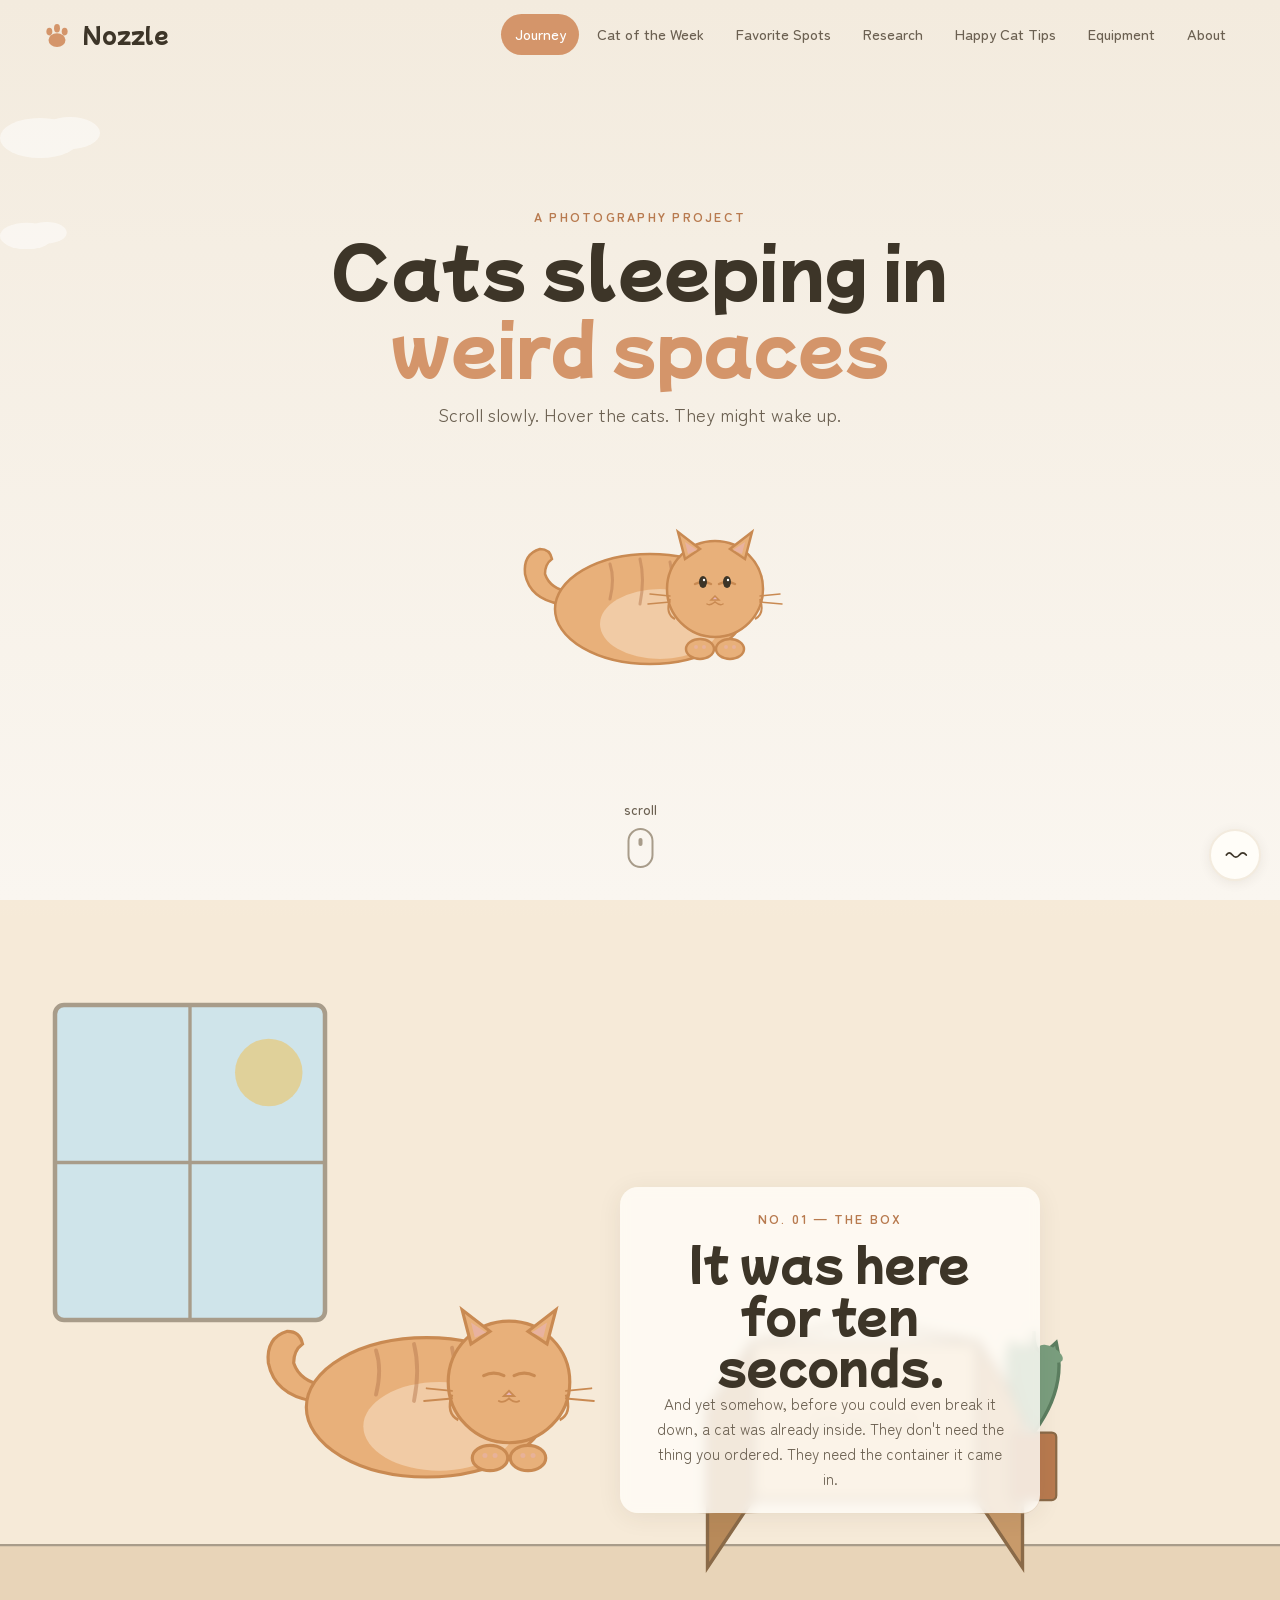
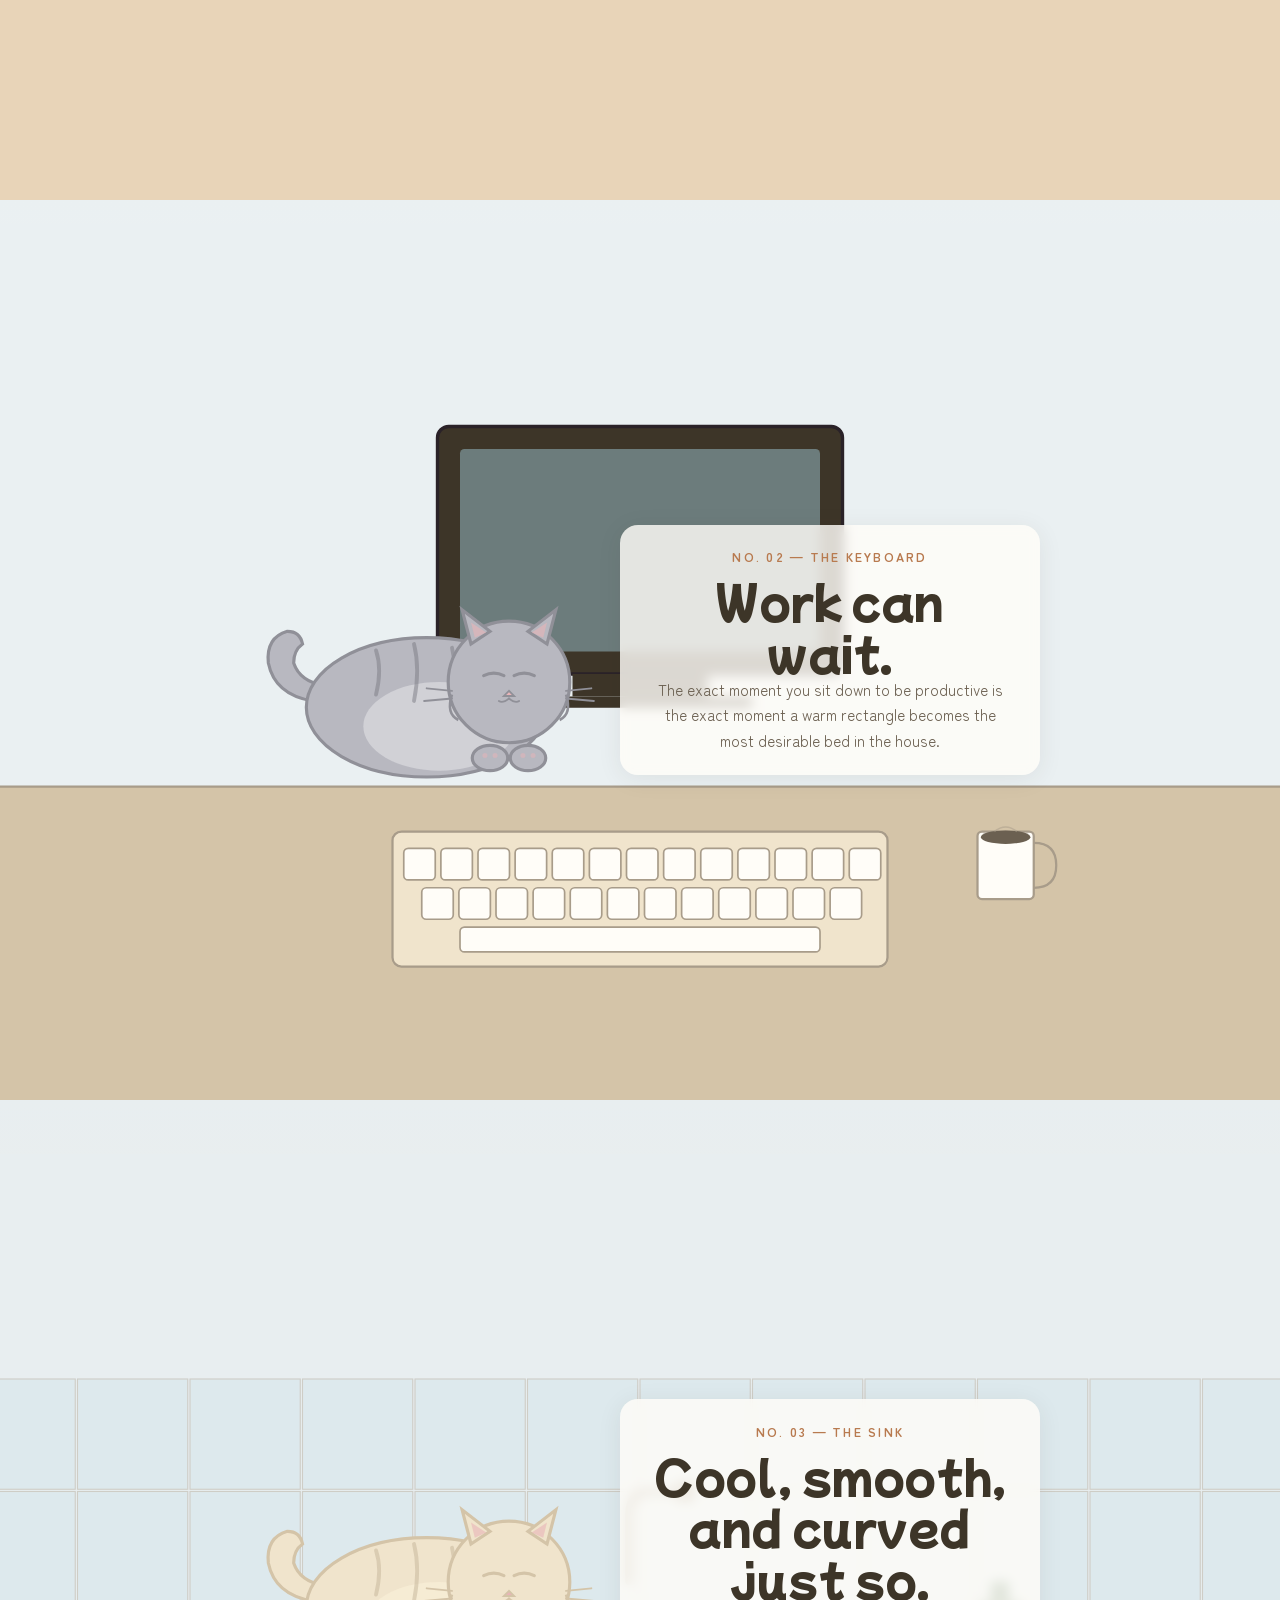
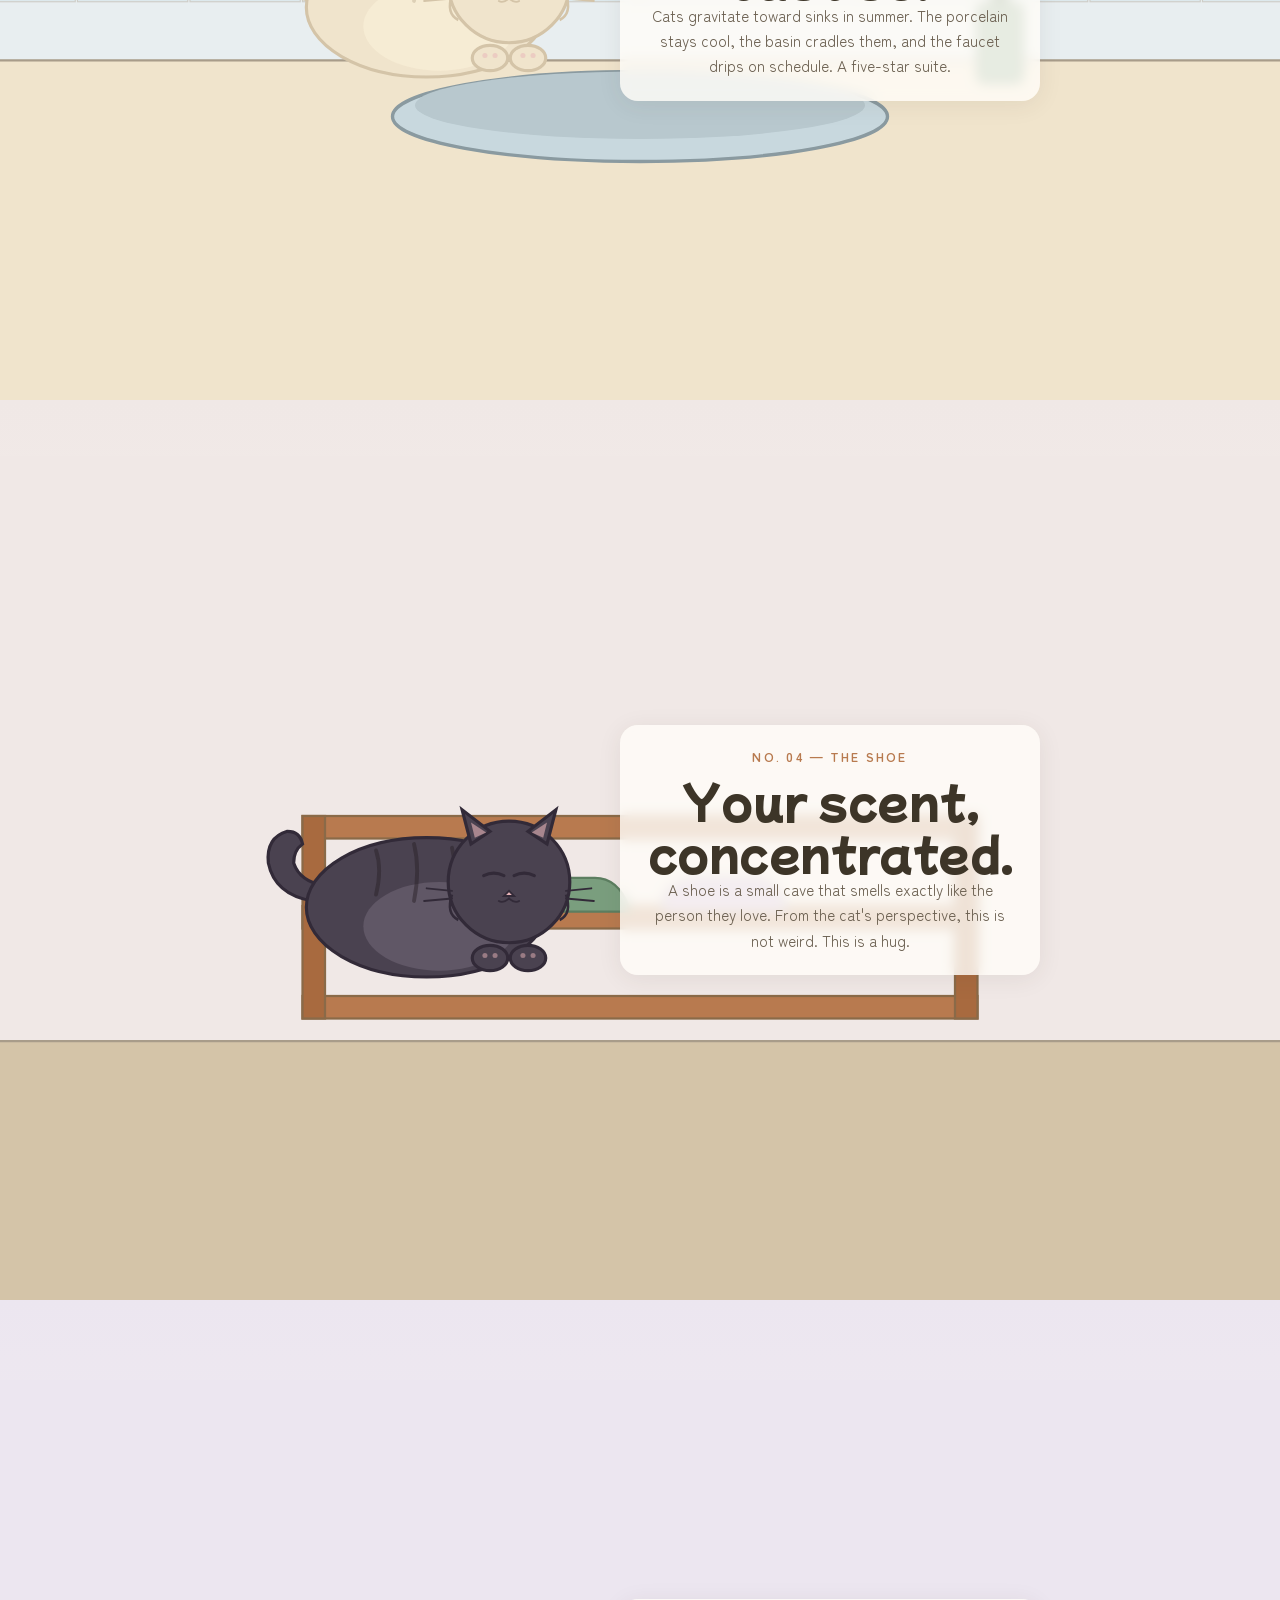
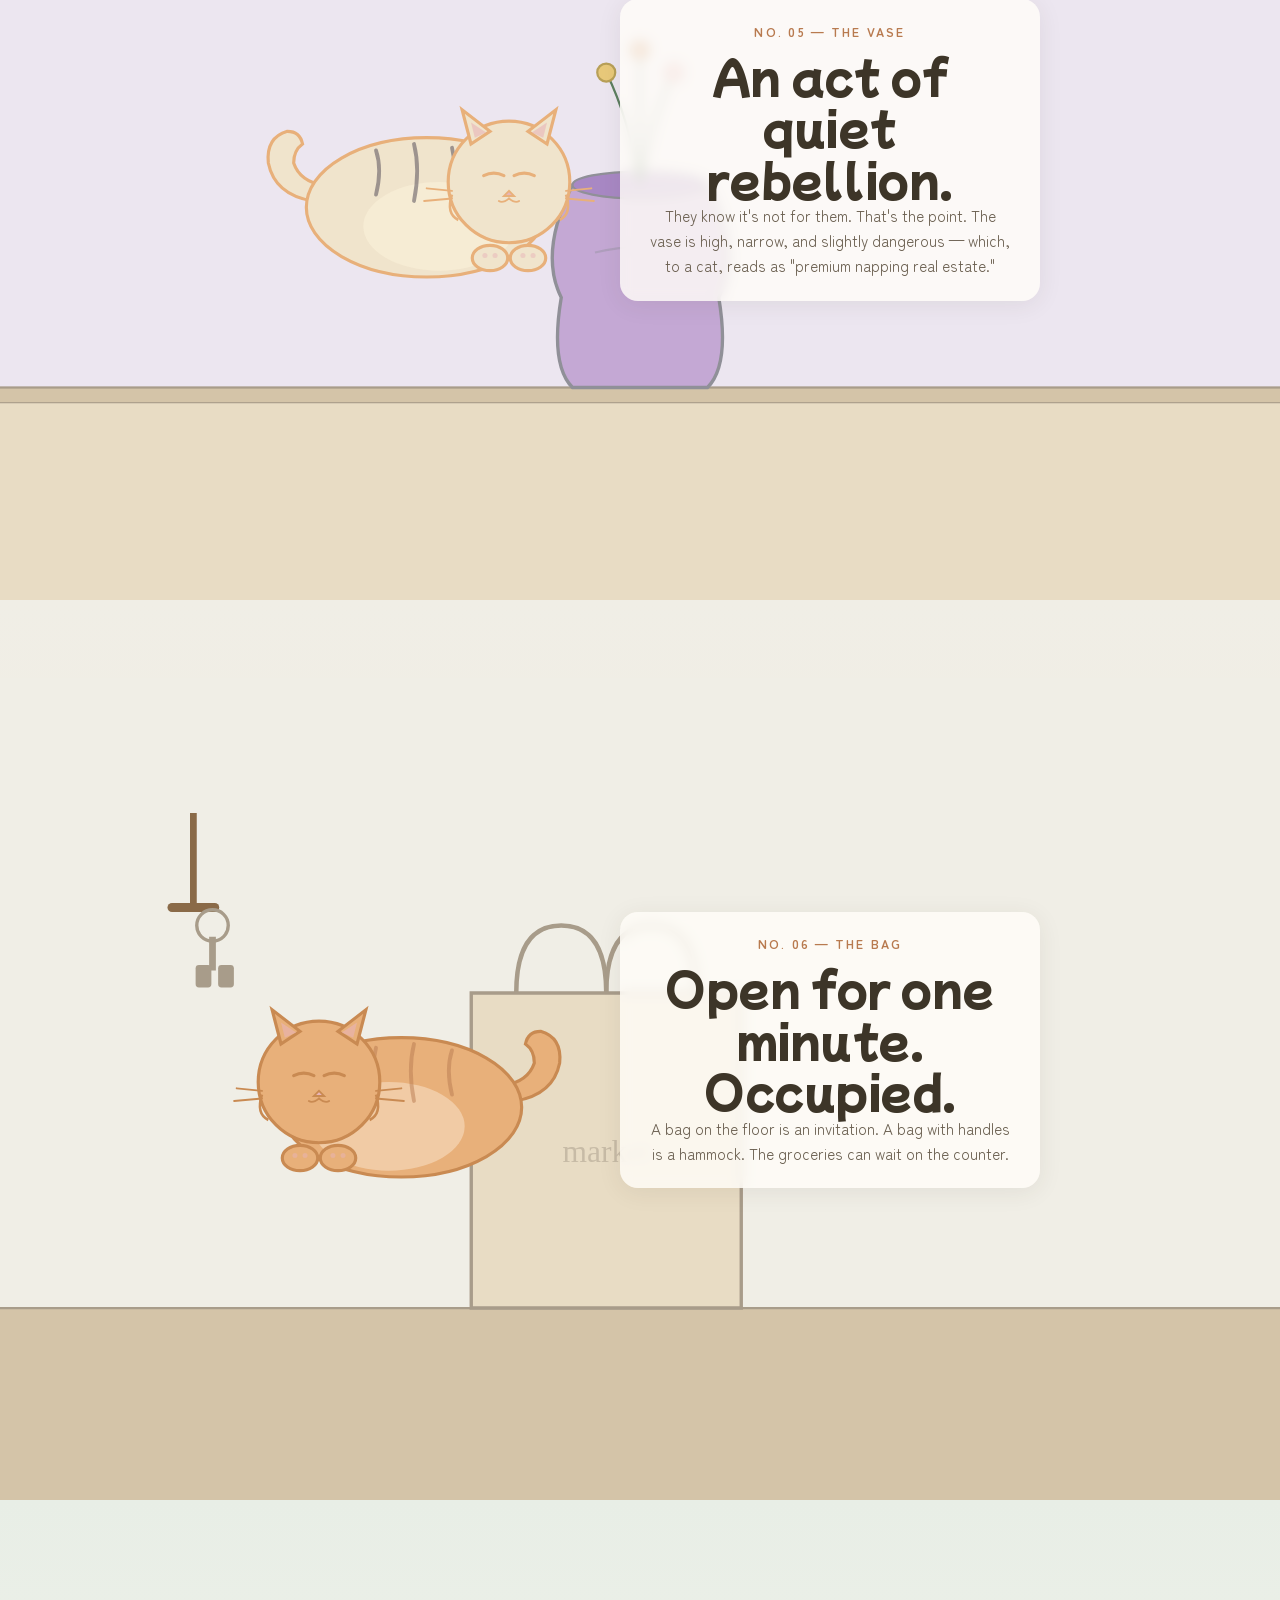
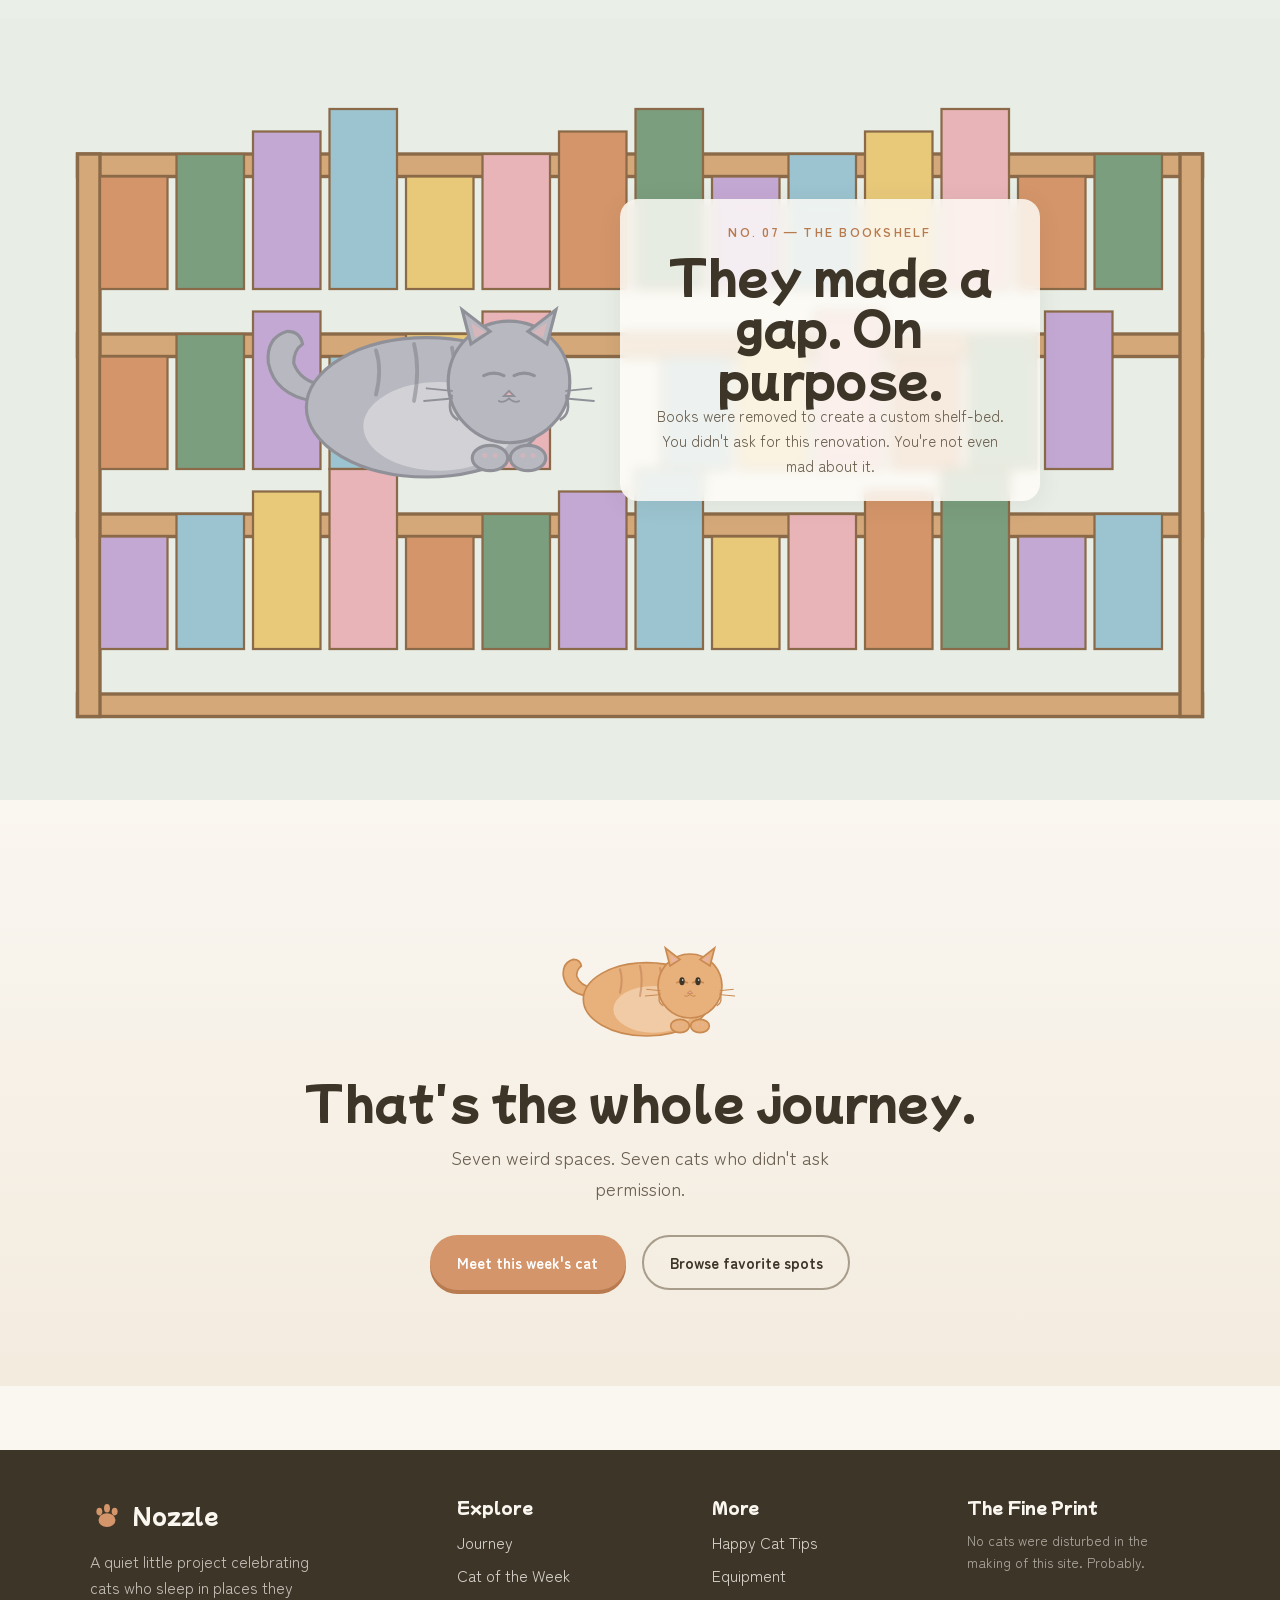
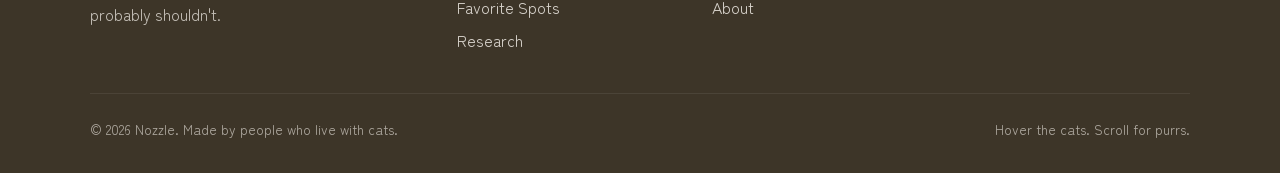
==== index.html @ 672d15e3 "Add Nozzle website: cats sleeping in weird spaces - 7-page static site (home scroll journey + 6 sub-" ====
<!DOCTYPE html>
<html lang="en">
<head>
  <meta charset="UTF-8">
  <meta name="viewport" content="width=device-width, initial-scale=1.0">
  <title>Nozzle — Cats Sleeping in Weird Spaces</title>
  <meta name="description" content="A quiet little photography project celebrating cats who sleep in places they probably shouldn't.">
  <link rel="stylesheet" href="css/style.css">
  <link rel="stylesheet" href="css/journey.css">
</head>
<body data-page="home">

  <!-- Hero -->
  <section class="hero">
    <div class="hero__bg">
      <div class="cloud" style="top:12%; width:120px; animation-duration:60s">
        <svg viewBox="0 0 120 50" xmlns="http://www.w3.org/2000/svg"><ellipse cx="40" cy="30" rx="40" ry="20" fill="#fff"/><ellipse cx="70" cy="25" rx="30" ry="16" fill="#fff"/></svg>
      </div>
      <div class="cloud" style="top:24%; width:80px; animation-duration:80s; animation-delay:-20s">
        <svg viewBox="0 0 120 50" xmlns="http://www.w3.org/2000/svg"><ellipse cx="40" cy="30" rx="40" ry="20" fill="#fff"/><ellipse cx="70" cy="25" rx="30" ry="16" fill="#fff"/></svg>
      </div>
    </div>

    <div class="hero__content">
      <span class="eyebrow">A photography project</span>
      <h1 class="hero__title">Cats sleeping in<br><span class="accent">weird spaces</span></h1>
      <p class="lede center" style="margin:1rem auto 0">Scroll slowly. Hover the cats. They might wake up.</p>
    </div>

    <div class="hero__cat" data-cat="orange" data-bubble="...five more minutes">
      <!-- cat injected by app.js -->
    </div>

    <div class="hero__scroll">
      <div class="scroll-hint">
        <span>scroll</span>
        <div class="scroll-hint__arrow"></div>
      </div>
    </div>
  </section>

  <!-- Journey -->
  <main class="journey">
    <div class="journey-dots"></div>

    <!-- Scene 1: The Box -->
    <section class="scene scene--box" id="scene-1">
      <div class="layer" data-speed="0.15" data-scene="box"></div>
      <div class="scene__cat" data-cat="orange" data-bubble="the box is mine now"></div>
      <div class="scene__caption reveal">
        <span class="eyebrow">No. 01 — The Box</span>
        <h2>It was here for ten seconds.</h2>
        <p>And yet somehow, before you could even break it down, a cat was already inside. They don't need the thing you ordered. They need the container it came in.</p>
      </div>
    </section>

    <!-- Scene 2: The Keyboard -->
    <section class="scene scene--keys" id="scene-2">
      <div class="layer" data-speed="0.12" data-scene="keyboard"></div>
      <div class="scene__cat" data-cat="grey" data-bubble="you weren't typing"></div>
      <div class="scene__caption reveal">
        <span class="eyebrow">No. 02 — The Keyboard</span>
        <h2>Work can wait.</h2>
        <p>The exact moment you sit down to be productive is the exact moment a warm rectangle becomes the most desirable bed in the house.</p>
      </div>
    </section>

    <!-- Scene 3: The Sink -->
    <section class="scene scene--sink" id="scene-3">
      <div class="layer" data-speed="0.18" data-scene="sink"></div>
      <div class="scene__cat" data-cat="cream" data-bubble="this is porcelain, actually"></div>
      <div class="scene__caption reveal">
        <span class="eyebrow">No. 03 — The Sink</span>
        <h2>Cool, smooth, and curved just so.</h2>
        <p>Cats gravitate toward sinks in summer. The porcelain stays cool, the basin cradles them, and the faucet drips on schedule. A five-star suite.</p>
      </div>
    </section>

    <!-- Scene 4: The Shoe -->
    <section class="scene scene--shoe" id="scene-4">
      <div class="layer" data-speed="0.14" data-scene="shoe"></div>
      <div class="scene__cat" data-cat="black" data-bubble="smells like you"></div>
      <div class="scene__caption reveal">
        <span class="eyebrow">No. 04 — The Shoe</span>
        <h2>Your scent, concentrated.</h2>
        <p>A shoe is a small cave that smells exactly like the person they love. From the cat's perspective, this is not weird. This is a hug.</p>
      </div>
    </section>

    <!-- Scene 5: The Vase -->
    <section class="scene scene--vase" id="scene-5">
      <div class="layer" data-speed="0.16" data-scene="vase"></div>
      <div class="scene__cat" data-cat="calico" data-bubble="don't move the vase"></div>
      <div class="scene__caption reveal">
        <span class="eyebrow">No. 05 — The Vase</span>
        <h2>An act of quiet rebellion.</h2>
        <p>They know it's not for them. That's the point. The vase is high, narrow, and slightly dangerous — which, to a cat, reads as "premium napping real estate."</p>
      </div>
    </section>

    <!-- Scene 6: The Bag -->
    <section class="scene scene--bag" id="scene-6">
      <div class="layer" data-speed="0.13" data-scene="bag"></div>
      <div class="scene__cat" data-cat="orange" data-cat-flip="1" data-bubble="i live here now"></div>
      <div class="scene__caption reveal">
        <span class="eyebrow">No. 06 — The Bag</span>
        <h2>Open for one minute. Occupied.</h2>
        <p>A bag on the floor is an invitation. A bag with handles is a hammock. The groceries can wait on the counter.</p>
      </div>
    </section>

    <!-- Scene 7: The Bookshelf -->
    <section class="scene scene--shelf" id="scene-7">
      <div class="layer" data-speed="0.17" data-scene="shelf"></div>
      <div class="scene__cat" data-cat="grey" data-bubble="this gap is mine"></div>
      <div class="scene__caption reveal">
        <span class="eyebrow">No. 07 — The Bookshelf</span>
        <h2>They made a gap. On purpose.</h2>
        <p>Books were removed to create a custom shelf-bed. You didn't ask for this renovation. You're not even mad about it.</p>
      </div>
    </section>

    <!-- Closing -->
    <section class="closing">
      <div class="closing__cat" data-cat="orange" data-bubble="thanks for visiting"></div>
      <h2>That's the whole journey.</h2>
      <p class="lede center" style="margin:1rem auto 2rem">Seven weird spaces. Seven cats who didn't ask permission.</p>
      <div style="display:flex; gap:1rem; justify-content:center; flex-wrap:wrap">
        <a class="btn btn--primary" href="featured.html">Meet this week's cat</a>
        <a class="btn btn--ghost" href="spots.html">Browse favorite spots</a>
      </div>
    </section>
  </main>

  <script type="module" src="js/app.js"></script>
</body>
</html>
---- css/style.css ----
/* ============================================================
   NOZZLE — Cats Sleeping in Weird Spaces
   Design System
   ============================================================ */

@import url('https://fonts.googleapis.com/css2?family=Mochiy+Pop+P+One&family=Zen+Maru+Gothic:wght@400;500;700;900&display=swap');

/* ---------- Tokens ---------- */
:root {
  /* Palette — warm, Ghibli-watercolor */
  --cream:       #faf6f0;
  --cream-deep:  #f3ebde;
  --paper:       #fffdf8;
  --ink:         #3d3528;
  --ink-soft:    #6b6051;
  --ink-faint:   #a89c8a;

  --terracotta:  #d4956a;
  --terracotta-d:#b87a4f;
  --sage:        #7a9e7e;
  --sage-d:      #5c7e60;
  --lilac:       #c4a8d4;
  --sky:         #9bc4d0;
  --sun:         #e8c97a;
  --blush:       #e8b4b8;

  --shadow:      rgba(61, 53, 40, 0.08);
  --shadow-md:   rgba(61, 53, 40, 0.14);

  /* Type */
  --font-display: 'Mochiy Pop P One', 'Zen Maru Gothic', sans-serif;
  --font-body:    'Zen Maru Gothic', system-ui, sans-serif;

  /* Layout */
  --maxw: 1100px;
  --radius: 18px;
  --radius-sm: 10px;
}

/* ---------- Reset ---------- */
*, *::before, *::after { box-sizing: border-box; margin: 0; padding: 0; }

html { scroll-behavior: smooth; }

body {
  font-family: var(--font-body);
  color: var(--ink);
  background: var(--cream);
  line-height: 1.65;
  overflow-x: hidden;
}

@media (pointer: fine) {
  body.custom-cursor,
  body.custom-cursor * { cursor: none !important; }
}

img, svg { display: block; max-width: 100%; }
a { color: inherit; text-decoration: none; }
button { font-family: inherit; }

/* ---------- Typography ---------- */
h1, h2, h3, .display {
  font-family: var(--font-display);
  font-weight: 400;
  line-height: 1.15;
  letter-spacing: 0.01em;
}

h1 { font-size: clamp(2.4rem, 6vw, 4.2rem); }
h2 { font-size: clamp(1.8rem, 4vw, 2.8rem); }
h3 { font-size: clamp(1.3rem, 3vw, 1.7rem); }

.eyebrow {
  font-family: var(--font-body);
  font-weight: 700;
  font-size: 0.78rem;
  letter-spacing: 0.18em;
  text-transform: uppercase;
  color: var(--terracotta-d);
}

.lede { font-size: 1.15rem; color: var(--ink-soft); max-width: 52ch; }

/* ---------- Layout helpers ---------- */
.wrap { width: min(100% - 2.5rem, var(--maxw)); margin-inline: auto; }
.wrap-wide { width: min(100% - 2.5rem, 1320px); margin-inline: auto; }
.stack > * + * { margin-top: 1rem; }
.center { text-align: center; }

.section { padding: clamp(3rem, 8vw, 6rem) 0; }

/* ---------- Nav ---------- */
.nav {
  position: fixed; top: 0; left: 0; right: 0; z-index: 100;
  display: flex; align-items: center; justify-content: space-between;
  padding: 0.9rem min(2.5rem, 5vw);
  transition: background 0.3s, box-shadow 0.3s, backdrop-filter 0.3s;
}
.nav.scrolled {
  background: rgba(250, 246, 240, 0.85);
  backdrop-filter: blur(10px);
  box-shadow: 0 1px 0 var(--shadow);
}
.nav__brand {
  display: flex; align-items: center; gap: 0.5rem;
  font-family: var(--font-display); font-size: 1.3rem;
}
.nav__brand svg { width: 34px; height: 34px; }
.nav__links { display: flex; gap: 0.3rem; align-items: center; }
.nav__links a {
  padding: 0.5rem 0.85rem; border-radius: 999px;
  font-size: 0.92rem; font-weight: 500; color: var(--ink-soft);
  transition: background 0.2s, color 0.2s;
}
.nav__links a:hover { background: var(--cream-deep); color: var(--ink); }
.nav__links a.active { background: var(--terracotta); color: #fff; }

.nav__toggle { display: none; background: none; border: 0; padding: 0.5rem; }

@media (max-width: 860px) {
  .nav__links {
    position: fixed; inset: 0 0 0 auto; width: min(80vw, 320px);
    flex-direction: column; align-items: flex-start; justify-content: center;
    gap: 0.5rem; padding: 2rem;
    background: var(--cream); box-shadow: -4px 0 24px var(--shadow);
    transform: translateX(100%); transition: transform 0.3s;
  }
  .nav__links.open { transform: translateX(0); }
  .nav__links a { width: 100%; font-size: 1.1rem; }
  .nav__toggle { display: flex; z-index: 101; }
}

/* ---------- Buttons ---------- */
.btn {
  display: inline-flex; align-items: center; gap: 0.5rem;
  padding: 0.8rem 1.6rem; border-radius: 999px;
  font-weight: 700; font-size: 0.95rem;
  border: 2px solid transparent;
  transition: transform 0.15s, box-shadow 0.15s, background 0.2s;
}
.btn:hover { transform: translateY(-2px); }
.btn:active { transform: translateY(0); }
.btn--primary { background: var(--terracotta); color: #fff; box-shadow: 0 4px 0 var(--terracotta-d); }
.btn--primary:hover { box-shadow: 0 6px 0 var(--terracotta-d); }
.btn--ghost { background: transparent; border-color: var(--ink-faint); color: var(--ink); }
.btn--ghost:hover { border-color: var(--ink); background: var(--cream-deep); }

/* ---------- Cards ---------- */
.card {
  background: var(--paper);
  border-radius: var(--radius);
  box-shadow: 0 2px 12px var(--shadow);
  overflow: hidden;
  transition: transform 0.25s, box-shadow 0.25s;
}
.card:hover { transform: translateY(-4px); box-shadow: 0 8px 28px var(--shadow-md); }
.card__media { aspect-ratio: 4/3; background: var(--cream-deep); overflow: hidden; }
.card__media svg { width: 100%; height: 100%; }
.card__body { padding: 1.2rem 1.3rem 1.5rem; }
.card__tag {
  display: inline-block; font-size: 0.72rem; font-weight: 700;
  letter-spacing: 0.1em; text-transform: uppercase;
  color: var(--sage-d); background: rgba(122,158,126,0.14);
  padding: 0.2rem 0.6rem; border-radius: 999px; margin-bottom: 0.6rem;
}

/* ---------- Grid ---------- */
.grid { display: grid; gap: 1.5rem; }
.grid--2 { grid-template-columns: repeat(2, 1fr); }
.grid--3 { grid-template-columns: repeat(3, 1fr); }
.grid--4 { grid-template-columns: repeat(4, 1fr); }
@media (max-width: 900px) { .grid--3, .grid--4 { grid-template-columns: repeat(2, 1fr); } }
@media (max-width: 600px) { .grid--2, .grid--3, .grid--4 { grid-template-columns: 1fr; } }

/* ---------- Footer ---------- */
.footer {
  background: var(--ink); color: var(--cream);
  padding: 3rem 0 2rem; margin-top: 4rem;
}
.footer a { color: var(--cream); opacity: 0.8; }
.footer a:hover { opacity: 1; }
.footer__grid {
  display: grid; grid-template-columns: 1.5fr 1fr 1fr 1fr; gap: 2rem;
}
@media (max-width: 700px) { .footer__grid { grid-template-columns: 1fr 1fr; } }
.footer__bottom {
  margin-top: 2.5rem; padding-top: 1.5rem; border-top: 1px solid rgba(255,255,255,0.12);
  font-size: 0.85rem; opacity: 0.6; display: flex; justify-content: space-between; flex-wrap: wrap; gap: 1rem;
}

/* ---------- Custom cursor ---------- */
.cursor {
  position: fixed; top: 0; left: 0; z-index: 9999;
  width: 44px; height: 44px; pointer-events: none;
  transform: translate(-50%, -50%);
  transition: opacity 0.2s;
  will-change: transform;
}
.cursor svg { width: 100%; height: 100%; overflow: visible; }
.cursor--hidden { opacity: 0; }

/* ---------- Purr toggle ---------- */
.purr-toggle {
  position: fixed; bottom: 1.2rem; right: 1.2rem; z-index: 100;
  width: 52px; height: 52px; border-radius: 50%;
  background: var(--paper); border: 2px solid var(--cream-deep);
  box-shadow: 0 2px 12px var(--shadow);
  display: grid; place-items: center;
  transition: transform 0.2s, border-color 0.2s;
}
.purr-toggle:hover { transform: scale(1.08); }
.purr-toggle.on { border-color: var(--terracotta); }
.purr-toggle svg { width: 26px; height: 26px; }
.purr-toggle .ripple {
  position: absolute; inset: -2px; border-radius: 50%; border: 2px solid var(--terracotta);
  opacity: 0; pointer-events: none;
}
.purr-toggle.on .ripple { animation: ripple 1.2s ease-out infinite; }
@keyframes ripple {
  0% { transform: scale(1); opacity: 0.5; }
  100% { transform: scale(1.8); opacity: 0; }
}

/* ---------- Scroll hint ---------- */
.scroll-hint {
  display: flex; flex-direction: column; align-items: center; gap: 0.5rem;
  color: var(--ink-soft); font-size: 0.85rem; font-weight: 500;
}
.scroll-hint__arrow {
  width: 26px; height: 40px; border: 2px solid var(--ink-faint); border-radius: 14px;
  position: relative;
}
.scroll-hint__arrow::after {
  content: ''; position: absolute; top: 8px; left: 50%; width: 4px; height: 8px;
  background: var(--ink-faint); border-radius: 2px; transform: translateX(-50%);
  animation: scrollDot 1.6s ease-in-out infinite;
}
@keyframes scrollDot {
  0%, 100% { transform: translate(-50%, 0); opacity: 1; }
  50% { transform: translate(-50%, 10px); opacity: 0.3; }
}

/* ---------- Reveal on scroll ---------- */
.reveal { opacity: 0; transform: translateY(30px); transition: opacity 0.7s ease, transform 0.7s ease; }
.reveal.in { opacity: 1; transform: none; }
.reveal[data-delay="1"] { transition-delay: 0.1s; }
.reveal[data-delay="2"] { transition-delay: 0.2s; }
.reveal[data-delay="3"] { transition-delay: 0.3s; }

/* ---------- Misc utilities ---------- */
.divider-paw {
  display: flex; justify-content: center; align-items: center; gap: 1rem;
  color: var(--ink-faint); margin: 2rem 0;
}
.divider-paw::before, .divider-paw::after {
  content: ''; height: 2px; width: 60px; background: var(--cream-deep); border-radius: 2px;
}
.tag-row { display: flex; flex-wrap: wrap; gap: 0.5rem; }
.tag {
  font-size: 0.8rem; font-weight: 500; padding: 0.3rem 0.8rem;
  border-radius: 999px; background: var(--cream-deep); color: var(--ink-soft);
}

/* ---------- Page hero (sub pages) ---------- */
.page-hero {
  padding: 9rem 0 3rem; text-align: center;
  background: linear-gradient(180deg, var(--cream-deep) 0%, var(--cream) 100%);
}
.page-hero__art { max-width: 220px; margin: 0 auto 1.5rem; }

/* ---------- Affiliate note ---------- */
.affiliate-note {
  font-size: 0.78rem; color: var(--ink-faint); font-style: italic;
  padding: 0.8rem 1rem; background: var(--cream-deep); border-radius: var(--radius-sm);
}

/* ---------- Speech bubble (cat wake) ---------- */
.bubble {
  position: absolute; background: var(--paper); color: var(--ink);
  padding: 0.5rem 0.9rem; border-radius: 12px; font-size: 0.85rem; font-weight: 500;
  box-shadow: 0 2px 10px var(--shadow); white-space: nowrap;
  opacity: 0; transform: translateY(6px) scale(0.9); transition: all 0.25s;
  pointer-events: none; z-index: 5;
}
.bubble.show { opacity: 1; transform: none; }
.bubble::after {
  content: ''; position: absolute; bottom: -6px; left: 50%; transform: translateX(-50%);
  width: 0; height: 0; border-left: 6px solid transparent; border-right: 6px solid transparent;
  border-top: 6px solid var(--paper);
}
---- css/journey.css ----
/* ============================================================
   Scroll Journey — Home page parallax scenes
   ============================================================ */

.journey { position: relative; }

/* Sticky scene viewport */
.scene {
  position: relative;
  min-height: 100vh;
  display: flex; align-items: center; justify-content: center;
  overflow: hidden;
}

/* Parallax layers */
.layer {
  position: absolute; inset: 0;
  display: flex; align-items: center; justify-content: center;
  will-change: transform;
}
.layer svg { width: 100%; height: 100%; object-fit: cover; }

/* Scene caption */
.scene__caption {
  position: relative; z-index: 3;
  max-width: 420px; text-align: center;
  background: rgba(255,253,248,0.82); backdrop-filter: blur(6px);
  padding: 1.4rem 1.8rem; border-radius: var(--radius);
  box-shadow: 0 4px 24px var(--shadow);
  margin: 0 1rem;
}
.scene__caption .eyebrow { display: block; margin-bottom: 0.4rem; }
.scene__caption p { font-size: 0.95rem; color: var(--ink-soft); }

/* The cat — interactive */
.scene__cat {
  position: relative; z-index: 4;
  width: clamp(220px, 38vw, 380px);
  cursor: none;
}
.scene__cat svg { width: 100%; height: auto; overflow: visible; }

/* Cat eye blink: eyes are open by default (sleeping = closed).
   On hover, eyes open then blink. */
.cat-eye-lid { transition: transform 0.3s ease; transform-origin: center; }
.scene__cat .cat-eye { opacity: 0; transition: opacity 0.25s; }
.scene__cat .cat-whisker { transition: transform 0.3s; transform-origin: center; }
.scene__cat .cat-body { transition: transform 0.4s ease; transform-origin: center bottom; }

/* Sleeping = eyes closed. On hover wake up. */
.scene__cat.awake .cat-eye { opacity: 1; animation: blink 4s ease-in-out infinite; }
.scene__cat.awake .cat-eye-lid { transform: scaleY(0); }
.scene__cat.awake .cat-body { transform: translateY(-4px) rotate(-1deg); }
.scene__cat.awake .cat-whisker { transform: rotate(3deg); }

@keyframes blink {
  0%, 92%, 100% { transform: scaleY(1); }
  95% { transform: scaleY(0.1); }
}

/* Gentle breathing while asleep */
.scene__cat .cat-body { animation: breathe 3.5s ease-in-out infinite; }
@keyframes breathe {
  0%, 100% { transform: scale(1); }
  50% { transform: scale(1.015); }
}
.scene__cat.awake .cat-body { animation: none; }

/* Floating particles (dust motes / Zzz) */
.zzz {
  position: absolute; font-family: var(--font-display);
  color: var(--ink-faint); opacity: 0; pointer-events: none;
  animation: floatZ 3s ease-out infinite;
}
@keyframes floatZ {
  0% { opacity: 0; transform: translate(0, 0) scale(0.8); }
  20% { opacity: 0.6; }
  100% { opacity: 0; transform: translate(20px, -50px) scale(1.2); }
}

/* Hero */
.hero {
  position: relative; min-height: 100vh;
  display: flex; flex-direction: column; align-items: center; justify-content: center;
  text-align: center; overflow: hidden;
  background: linear-gradient(180deg, #f3ebde 0%, #faf6f0 100%);
}
.hero__bg { position: absolute; inset: 0; z-index: 0; }
.hero__content { position: relative; z-index: 2; padding: 0 1.5rem; }
.hero__title { margin-bottom: 0.5rem; }
.hero__title .accent { color: var(--terracotta); }
.hero__cat { width: clamp(180px, 30vw, 300px); margin: 1.5rem auto; position: relative; z-index: 2; }
.hero__scroll { position: absolute; bottom: 2rem; left: 50%; transform: translateX(-50%); z-index: 2; }

/* Cloud drift */
.cloud { position: absolute; opacity: 0.5; animation: drift linear infinite; }
@keyframes drift {
  from { transform: translateX(-10vw); }
  to { transform: translateX(110vw); }
}

/* Scene backgrounds — each scene gets a tint */
.scene--box    { background: linear-gradient(180deg, #f6ead8, #faf6f0); }
.scene--keys   { background: linear-gradient(180deg, #eaf0f2, #faf6f0); }
.scene--sink   { background: linear-gradient(180deg, #e8eef0, #f3ebde); }
.scene--shoe   { background: linear-gradient(180deg, #f0e8e6, #faf6f0); }
.scene--vase   { background: linear-gradient(180deg, #ece6f0, #faf6f0); }
.scene--bag    { background: linear-gradient(180deg, #f0eee6, #f3ebde); }
.scene--shelf  { background: linear-gradient(180deg, #e8eee6, #faf6f0); }

/* Ground / floor line */
.floor {
  position: absolute; bottom: 0; left: 0; right: 0; height: 30%;
  z-index: 1;
}

/* Closing scene */
.closing {
  text-align: center; padding: 6rem 1.5rem;
  background: linear-gradient(180deg, var(--cream), var(--cream-deep));
}
.closing__cat { width: 200px; margin: 0 auto 2rem; }

/* Progress indicator (side dots) */
.journey-dots {
  position: fixed; right: 1.2rem; top: 50%; transform: translateY(-50%);
  z-index: 50; display: flex; flex-direction: column; gap: 0.6rem;
  opacity: 0; transition: opacity 0.3s;
}
.journey-dots.show { opacity: 1; }
.journey-dots button {
  width: 10px; height: 10px; border-radius: 50%; border: 0; padding: 0;
  background: var(--ink-faint); opacity: 0.4; cursor: none; transition: all 0.2s;
}
.journey-dots button.active { background: var(--terracotta); opacity: 1; transform: scale(1.3); }
@media (max-width: 700px) { .journey-dots { display: none; } }
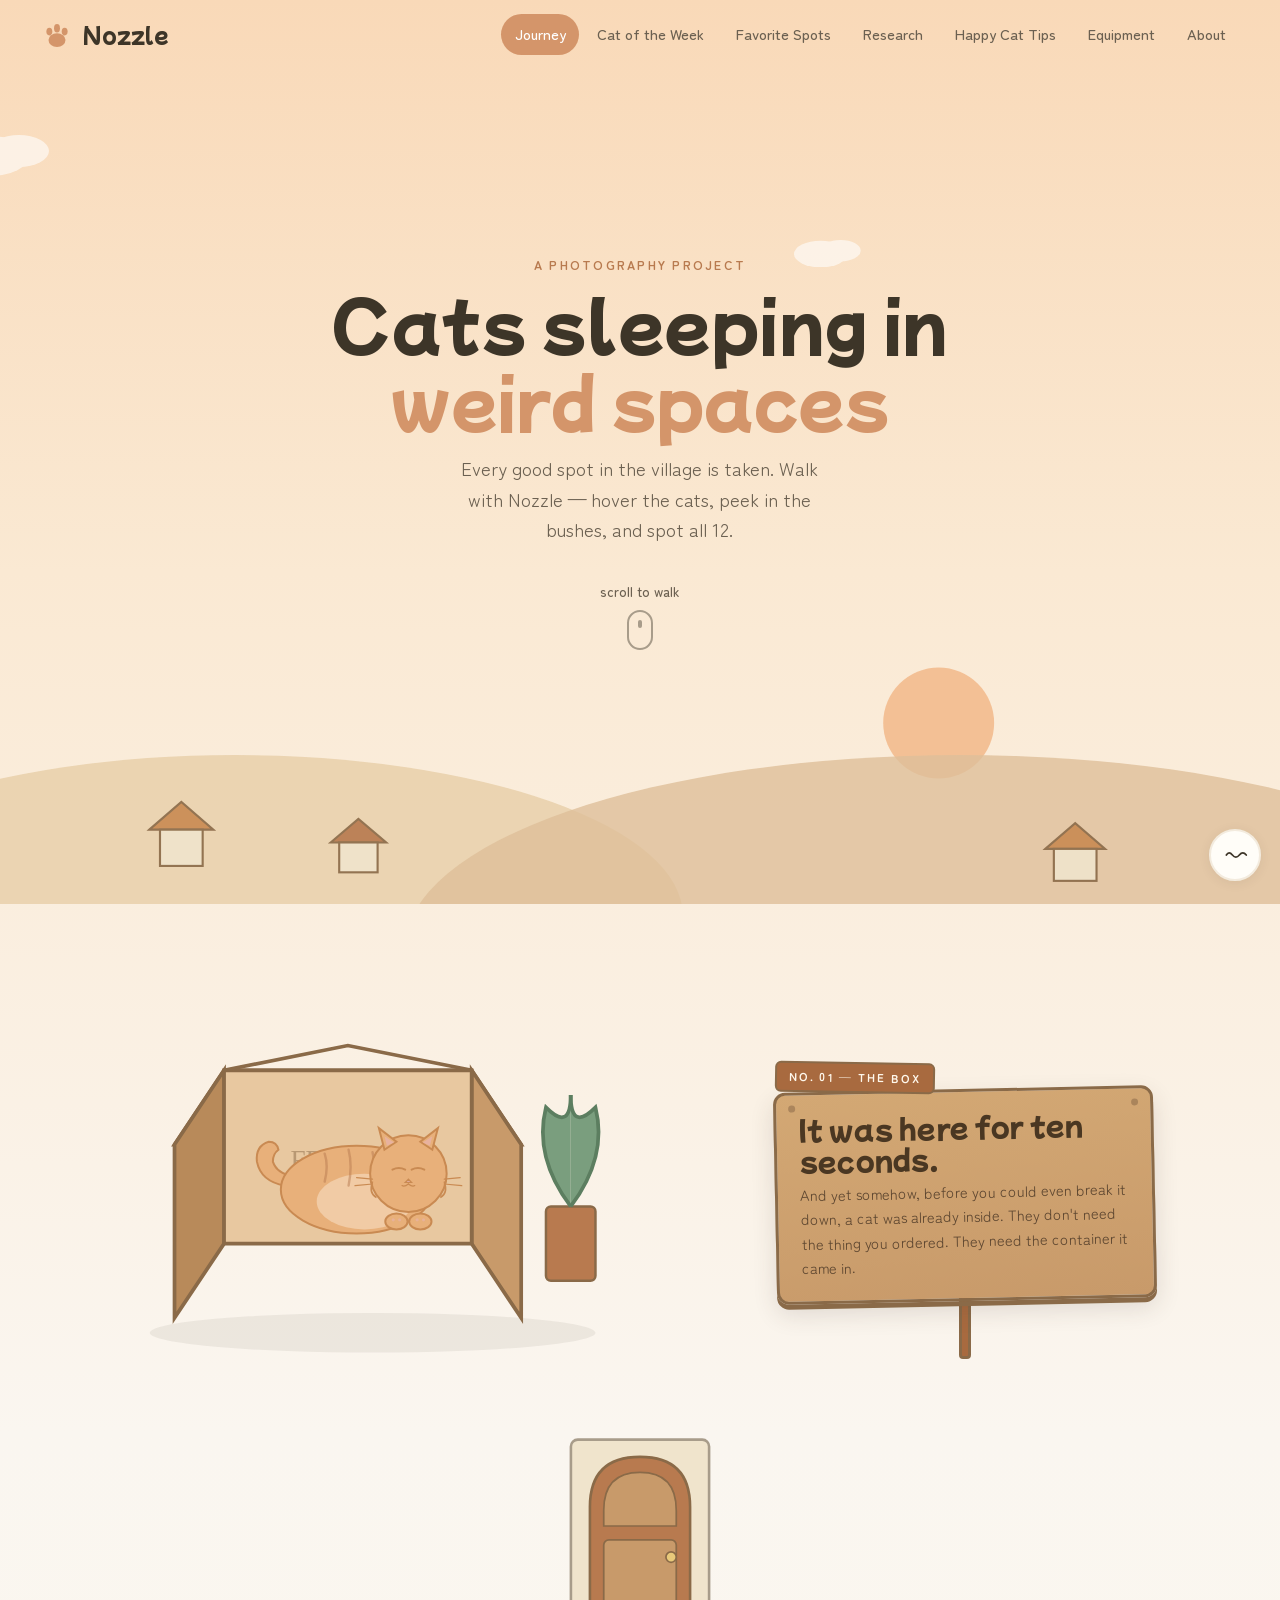
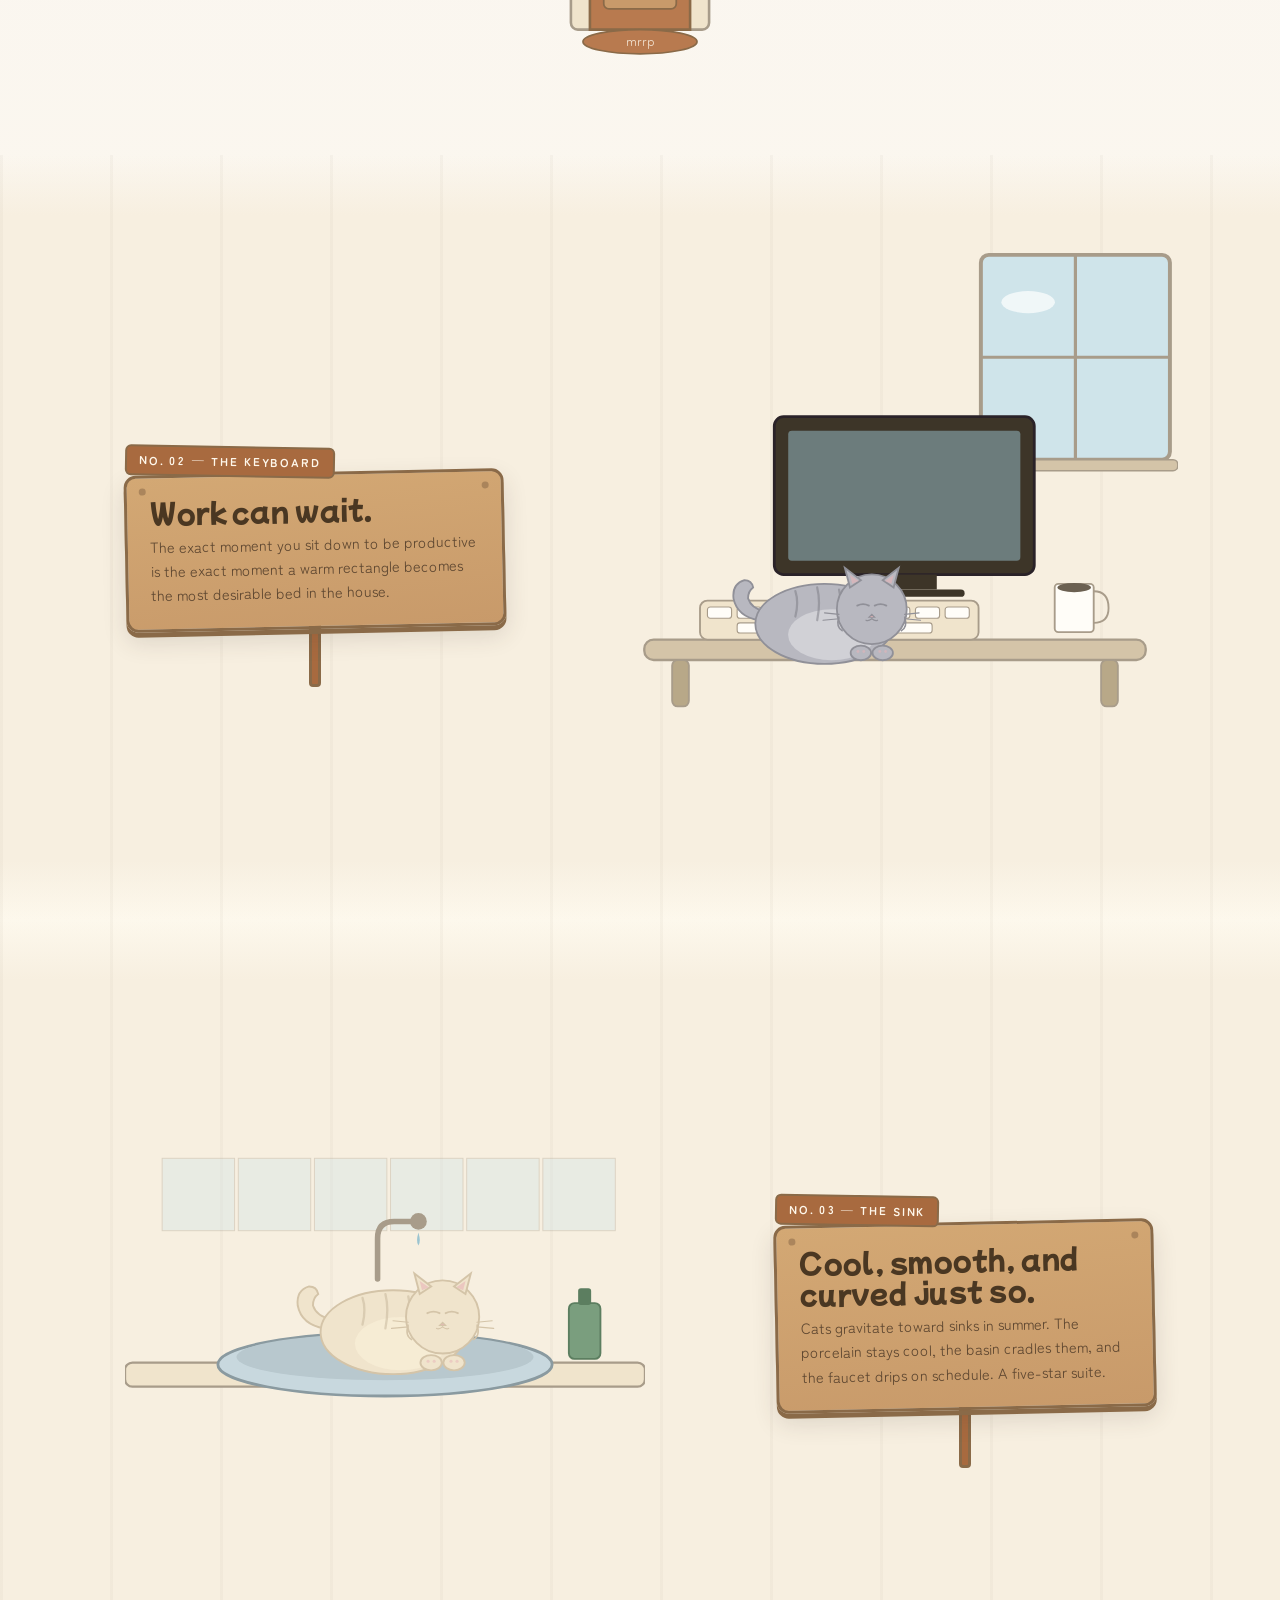
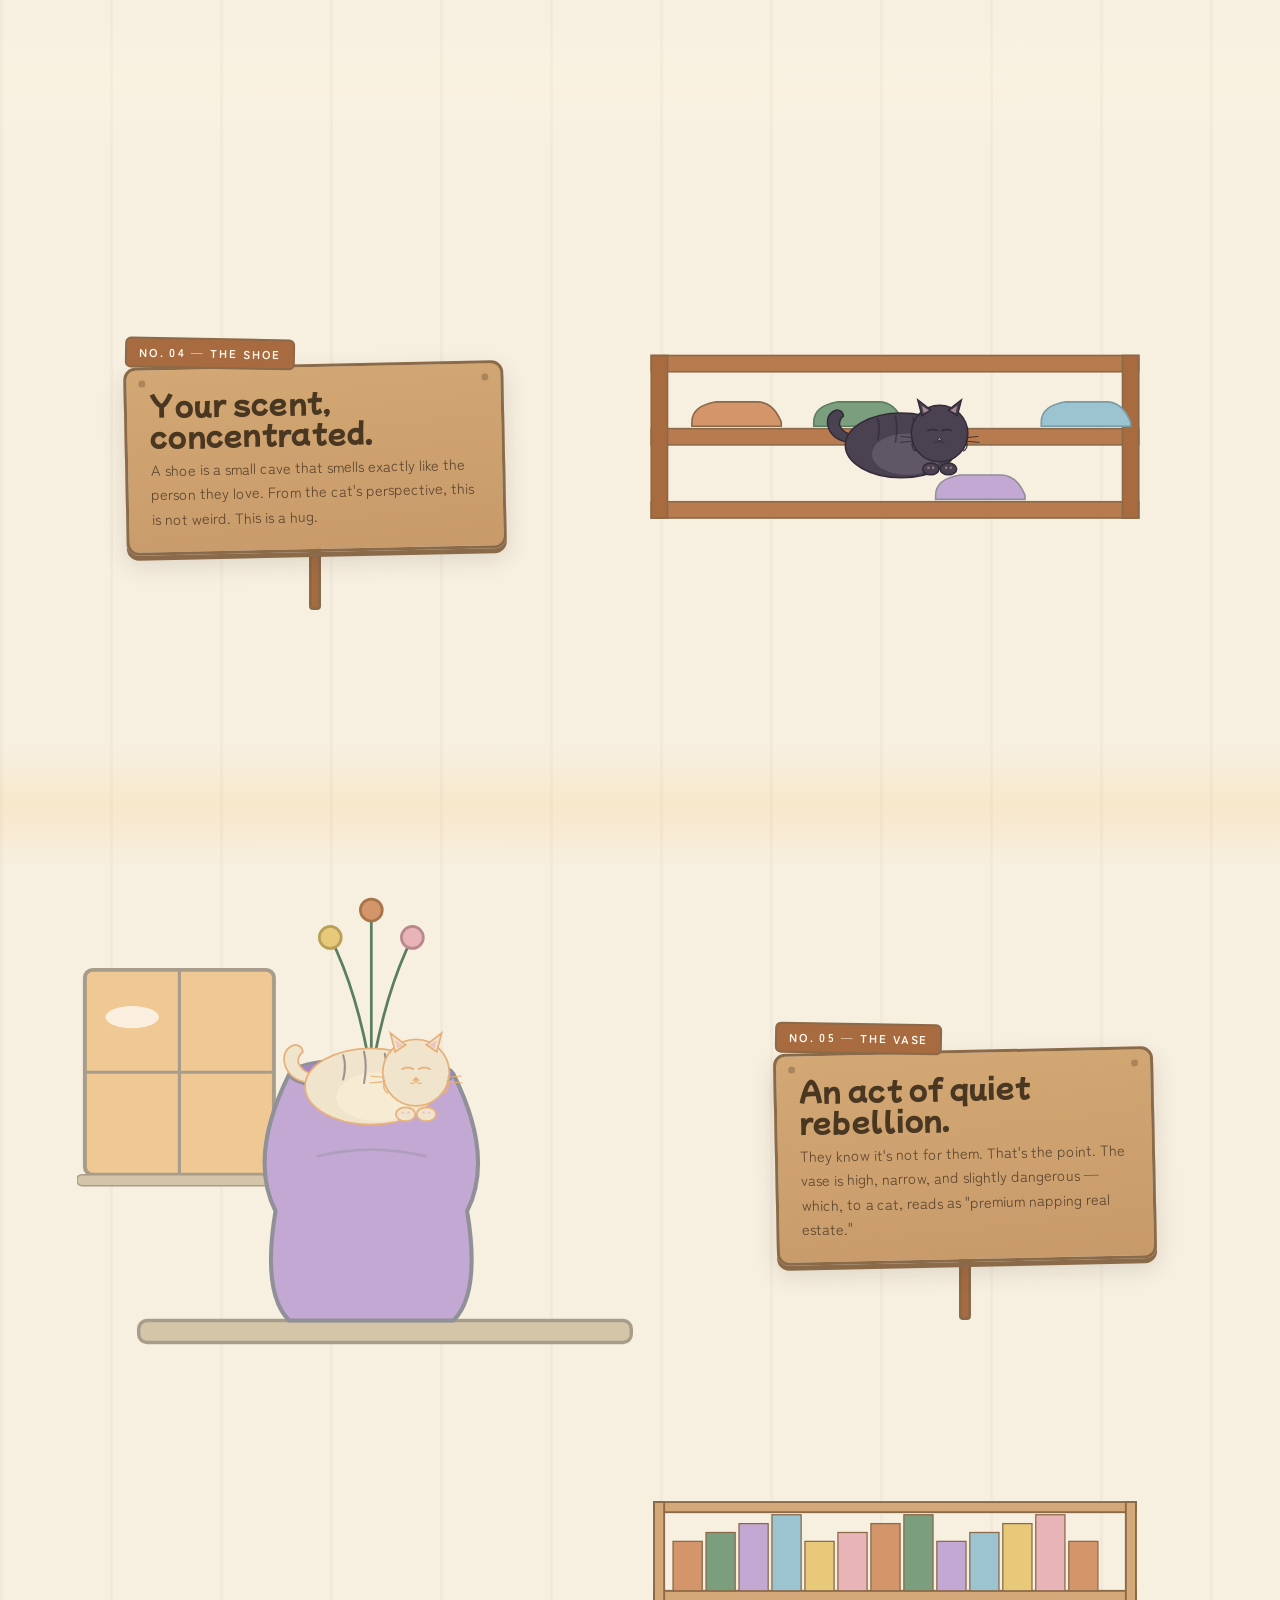
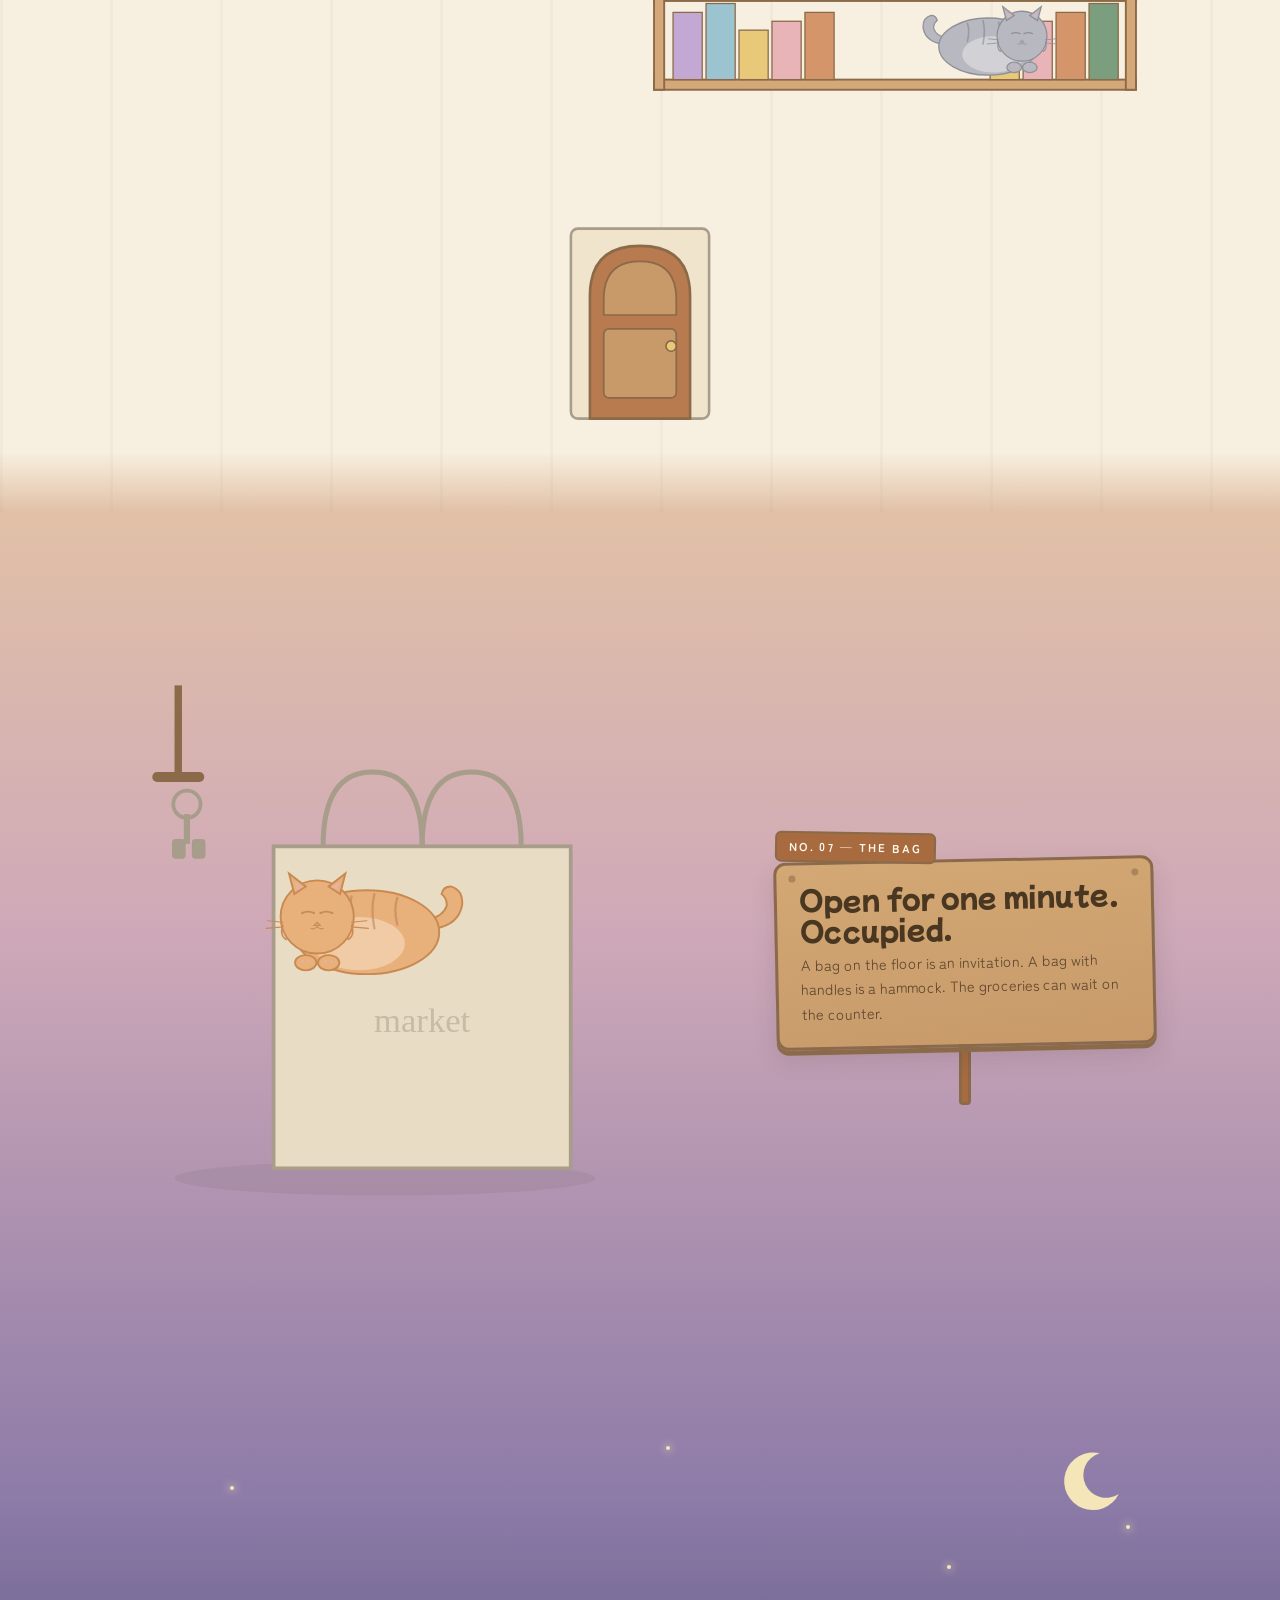
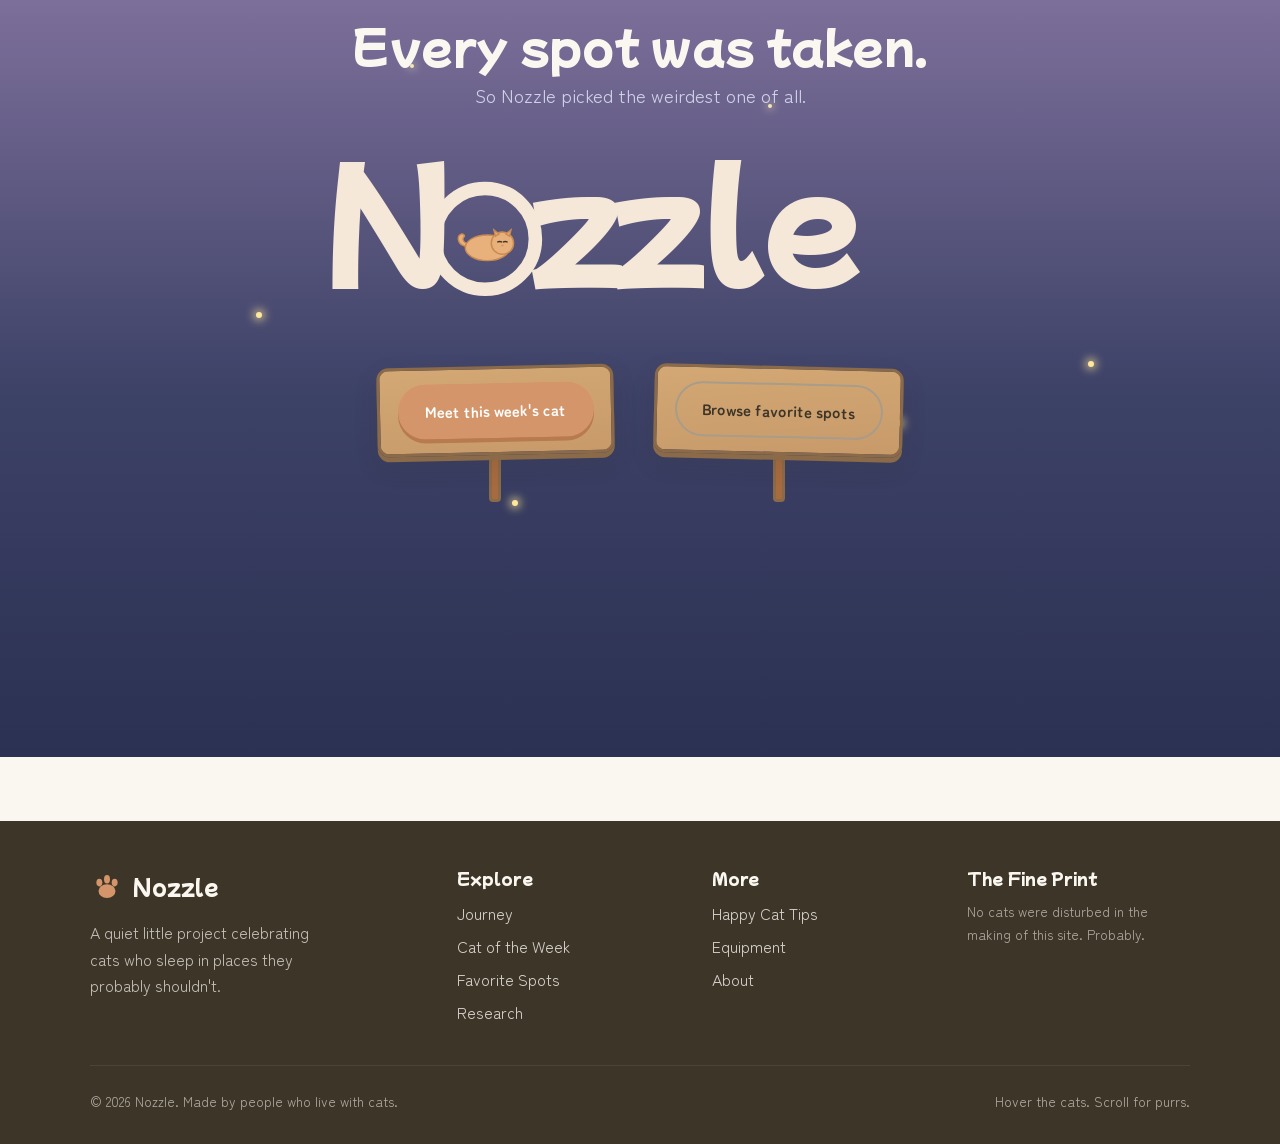
==== commit e7416a0a: "feat: rebuild home as continuous dawn-to-night world with signpost scenes Co-Authored-By: Claude Fab" ====
--- a/index.html
+++ b/index.html
@@ -10,125 +10,194 @@
 </head>
 <body data-page="home">
 
-  <!-- Hero -->
-  <section class="hero">
-    <div class="hero__bg">
-      <div class="cloud" style="top:12%; width:120px; animation-duration:60s">
-        <svg viewBox="0 0 120 50" xmlns="http://www.w3.org/2000/svg"><ellipse cx="40" cy="30" rx="40" ry="20" fill="#fff"/><ellipse cx="70" cy="25" rx="30" ry="16" fill="#fff"/></svg>
-      </div>
-      <div class="cloud" style="top:24%; width:80px; animation-duration:80s; animation-delay:-20s">
-        <svg viewBox="0 0 120 50" xmlns="http://www.w3.org/2000/svg"><ellipse cx="40" cy="30" rx="40" ry="20" fill="#fff"/><ellipse cx="70" cy="25" rx="30" ry="16" fill="#fff"/></svg>
-      </div>
-    </div>
-
-    <div class="hero__content">
-      <span class="eyebrow">A photography project</span>
-      <h1 class="hero__title">Cats sleeping in<br><span class="accent">weird spaces</span></h1>
-      <p class="lede center" style="margin:1rem auto 0">Scroll slowly. Hover the cats. They might wake up.</p>
-    </div>
-
-    <div class="hero__cat" data-cat="orange" data-bubble="...five more minutes">
-      <!-- cat injected by app.js -->
-    </div>
-
-    <div class="hero__scroll">
-      <div class="scroll-hint">
-        <span>scroll</span>
-        <div class="scroll-hint__arrow"></div>
-      </div>
-    </div>
-  </section>
-
-  <!-- Journey -->
-  <main class="journey">
-    <div class="journey-dots"></div>
-
-    <!-- Scene 1: The Box -->
-    <section class="scene scene--box" id="scene-1">
-      <div class="layer" data-speed="0.15" data-scene="box"></div>
-      <div class="scene__cat" data-cat="orange" data-bubble="the box is mine now"></div>
-      <div class="scene__caption reveal">
-        <span class="eyebrow">No. 01 — The Box</span>
-        <h2>It was here for ten seconds.</h2>
-        <p>And yet somehow, before you could even break it down, a cat was already inside. They don't need the thing you ordered. They need the container it came in.</p>
-      </div>
-    </section>
-
-    <!-- Scene 2: The Keyboard -->
-    <section class="scene scene--keys" id="scene-2">
-      <div class="layer" data-speed="0.12" data-scene="keyboard"></div>
-      <div class="scene__cat" data-cat="grey" data-bubble="you weren't typing"></div>
-      <div class="scene__caption reveal">
-        <span class="eyebrow">No. 02 — The Keyboard</span>
-        <h2>Work can wait.</h2>
-        <p>The exact moment you sit down to be productive is the exact moment a warm rectangle becomes the most desirable bed in the house.</p>
-      </div>
-    </section>
-
-    <!-- Scene 3: The Sink -->
-    <section class="scene scene--sink" id="scene-3">
-      <div class="layer" data-speed="0.18" data-scene="sink"></div>
-      <div class="scene__cat" data-cat="cream" data-bubble="this is porcelain, actually"></div>
-      <div class="scene__caption reveal">
-        <span class="eyebrow">No. 03 — The Sink</span>
-        <h2>Cool, smooth, and curved just so.</h2>
-        <p>Cats gravitate toward sinks in summer. The porcelain stays cool, the basin cradles them, and the faucet drips on schedule. A five-star suite.</p>
-      </div>
-    </section>
-
-    <!-- Scene 4: The Shoe -->
-    <section class="scene scene--shoe" id="scene-4">
-      <div class="layer" data-speed="0.14" data-scene="shoe"></div>
-      <div class="scene__cat" data-cat="black" data-bubble="smells like you"></div>
-      <div class="scene__caption reveal">
-        <span class="eyebrow">No. 04 — The Shoe</span>
-        <h2>Your scent, concentrated.</h2>
-        <p>A shoe is a small cave that smells exactly like the person they love. From the cat's perspective, this is not weird. This is a hug.</p>
-      </div>
-    </section>
-
-    <!-- Scene 5: The Vase -->
-    <section class="scene scene--vase" id="scene-5">
-      <div class="layer" data-speed="0.16" data-scene="vase"></div>
-      <div class="scene__cat" data-cat="calico" data-bubble="don't move the vase"></div>
-      <div class="scene__caption reveal">
-        <span class="eyebrow">No. 05 — The Vase</span>
-        <h2>An act of quiet rebellion.</h2>
-        <p>They know it's not for them. That's the point. The vase is high, narrow, and slightly dangerous — which, to a cat, reads as "premium napping real estate."</p>
-      </div>
-    </section>
-
-    <!-- Scene 6: The Bag -->
-    <section class="scene scene--bag" id="scene-6">
-      <div class="layer" data-speed="0.13" data-scene="bag"></div>
-      <div class="scene__cat" data-cat="orange" data-cat-flip="1" data-bubble="i live here now"></div>
-      <div class="scene__caption reveal">
-        <span class="eyebrow">No. 06 — The Bag</span>
-        <h2>Open for one minute. Occupied.</h2>
-        <p>A bag on the floor is an invitation. A bag with handles is a hammock. The groceries can wait on the counter.</p>
-      </div>
-    </section>
-
-    <!-- Scene 7: The Bookshelf -->
-    <section class="scene scene--shelf" id="scene-7">
-      <div class="layer" data-speed="0.17" data-scene="shelf"></div>
-      <div class="scene__cat" data-cat="grey" data-bubble="this gap is mine"></div>
-      <div class="scene__caption reveal">
-        <span class="eyebrow">No. 07 — The Bookshelf</span>
-        <h2>They made a gap. On purpose.</h2>
-        <p>Books were removed to create a custom shelf-bed. You didn't ask for this renovation. You're not even mad about it.</p>
-      </div>
-    </section>
-
-    <!-- Closing -->
-    <section class="closing">
-      <div class="closing__cat" data-cat="orange" data-bubble="thanks for visiting"></div>
-      <h2>That's the whole journey.</h2>
-      <p class="lede center" style="margin:1rem auto 2rem">Seven weird spaces. Seven cats who didn't ask permission.</p>
-      <div style="display:flex; gap:1rem; justify-content:center; flex-wrap:wrap">
-        <a class="btn btn--primary" href="featured.html">Meet this week's cat</a>
-        <a class="btn btn--ghost" href="spots.html">Browse favorite spots</a>
-      </div>
+  <main class="journey" id="journey">
+    <svg class="trail" aria-hidden="true"></svg>
+    <div class="walker" aria-hidden="true"></div>
+
+    <!-- 1 · Dawn -->
+    <section class="region region--dawn" data-region="dawn">
+      <div class="cloud" data-depth="far" style="top:14%; left:-4%; width:120px"></div>
+      <div class="cloud" data-depth="far" style="top:26%; left:62%; width:80px"></div>
+      <div class="region__art region__art--hills" data-prop="hills" data-depth="far"></div>
+      <div class="hero__content">
+        <span class="eyebrow">A photography project</span>
+        <h1 class="hero__title">Cats sleeping in<br><span class="accent">weird spaces</span></h1>
+        <p class="lede center">Every good spot in the village is taken. Walk with Nozzle — hover the cats, peek in the bushes, and spot all&nbsp;12.</p>
+        <div class="scroll-hint">
+          <span>scroll to walk</span>
+          <div class="scroll-hint__arrow"></div>
+        </div>
+      </div>
+      <span class="trail-anchor" data-trail-anchor aria-hidden="true"></span>
+    </section>
+
+    <!-- 2 · Porch (morning) -->
+    <section class="region region--porch" data-region="porch">
+      <button class="hidden-spot hidden-spot--mailbox" data-spot="hidden-mailbox" data-bubble="special delivery" aria-label="A mailbox with something poking out"></button>
+      <div class="scene scene--box">
+        <div class="scene__stage">
+          <div class="scene__prop" data-prop="box"></div>
+          <div class="scene__cat" data-cat="orange" data-spot-id="scene-box" data-bubble="the box is mine now"></div>
+        </div>
+        <span class="trail-anchor" data-trail-anchor aria-hidden="true"></span>
+        <div class="signpost reveal">
+          <span class="signpost__plank">No. 01 — The Box</span>
+          <div class="signpost__board">
+            <h2>It was here for ten seconds.</h2>
+            <p>And yet somehow, before you could even break it down, a cat was already inside. They don't need the thing you ordered. They need the container it came in.</p>
+          </div>
+        </div>
+      </div>
+      <button class="hidden-spot hidden-spot--bush" data-spot="hidden-bush" data-bubble="mrrp?!" aria-label="A suspicious bush"></button>
+      <div class="doorway doorway--front">
+        <div class="doorway__art" data-prop="door" data-door="front"></div>
+        <span class="trail-anchor" data-trail-anchor data-trail-door aria-hidden="true"></span>
+      </div>
+    </section>
+
+    <!-- 3 · Study (late morning) -->
+    <section class="region region--study region--indoor" data-region="study">
+      <div class="region__window" data-prop="window" data-sky="#cfe4ea"></div>
+      <div class="scene scene--keys scene--flip">
+        <div class="scene__stage">
+          <div class="scene__prop" data-prop="keyboard"></div>
+          <div class="scene__cat" data-cat="grey" data-spot-id="scene-keys" data-bubble="you weren't typing"></div>
+        </div>
+        <span class="trail-anchor" data-trail-anchor aria-hidden="true"></span>
+        <div class="signpost reveal">
+          <span class="signpost__plank">No. 02 — The Keyboard</span>
+          <div class="signpost__board">
+            <h2>Work can wait.</h2>
+            <p>The exact moment you sit down to be productive is the exact moment a warm rectangle becomes the most desirable bed in the house.</p>
+          </div>
+        </div>
+      </div>
+    </section>
+
+    <!-- 4 · Kitchen (noon) -->
+    <section class="region region--kitchen region--indoor" data-region="kitchen">
+      <button class="hidden-spot hidden-spot--curtain" data-spot="hidden-curtain" data-bubble="the sun was here" aria-label="A kitchen curtain that just moved"></button>
+      <div class="scene scene--sink">
+        <div class="scene__stage">
+          <div class="scene__prop" data-prop="sink"></div>
+          <div class="scene__cat" data-cat="cream" data-spot-id="scene-sink" data-bubble="this is porcelain, actually"></div>
+        </div>
+        <span class="trail-anchor" data-trail-anchor aria-hidden="true"></span>
+        <div class="signpost reveal">
+          <span class="signpost__plank">No. 03 — The Sink</span>
+          <div class="signpost__board">
+            <h2>Cool, smooth, and curved just so.</h2>
+            <p>Cats gravitate toward sinks in summer. The porcelain stays cool, the basin cradles them, and the faucet drips on schedule. A five-star suite.</p>
+          </div>
+        </div>
+      </div>
+    </section>
+
+    <!-- 5 · Hall (early afternoon) -->
+    <section class="region region--hall region--indoor" data-region="hall">
+      <div class="scene scene--shoe scene--flip">
+        <div class="scene__stage">
+          <div class="scene__prop" data-prop="shoe"></div>
+          <div class="scene__cat" data-cat="black" data-spot-id="scene-shoe" data-bubble="smells like you"></div>
+        </div>
+        <span class="trail-anchor" data-trail-anchor aria-hidden="true"></span>
+        <div class="signpost reveal">
+          <span class="signpost__plank">No. 04 — The Shoe</span>
+          <div class="signpost__board">
+            <h2>Your scent, concentrated.</h2>
+            <p>A shoe is a small cave that smells exactly like the person they love. From the cat's perspective, this is not weird. This is a hug.</p>
+          </div>
+        </div>
+      </div>
+      <button class="hidden-spot hidden-spot--basket" data-spot="hidden-basket" data-bubble="do NOT fold me" aria-label="A laundry basket with its lid ajar"></button>
+    </section>
+
+    <!-- 6 · Living room (afternoon) -->
+    <section class="region region--living region--indoor" data-region="living">
+      <div class="region__window" data-prop="window" data-sky="#f0c894"></div>
+      <div class="scene scene--vase">
+        <div class="scene__stage">
+          <div class="scene__prop" data-prop="vase"></div>
+          <div class="scene__cat" data-cat="calico" data-spot-id="scene-vase" data-bubble="don't move the vase"></div>
+        </div>
+        <span class="trail-anchor" data-trail-anchor aria-hidden="true"></span>
+        <div class="signpost reveal">
+          <span class="signpost__plank">No. 05 — The Vase</span>
+          <div class="signpost__board">
+            <h2>An act of quiet rebellion.</h2>
+            <p>They know it's not for them. That's the point. The vase is high, narrow, and slightly dangerous — which, to a cat, reads as "premium napping real estate."</p>
+          </div>
+        </div>
+      </div>
+      <div class="scene scene--shelf scene--flip">
+        <div class="scene__stage">
+          <div class="scene__prop" data-prop="shelf"></div>
+          <div class="scene__cat" data-cat="grey" data-spot-id="scene-shelf" data-bubble="this gap is mine"></div>
+        </div>
+        <span class="trail-anchor" data-trail-anchor aria-hidden="true"></span>
+        <div class="signpost reveal">
+          <span class="signpost__plank">No. 06 — The Bookshelf</span>
+          <div class="signpost__board">
+            <h2>They made a gap. On purpose.</h2>
+            <p>Books were removed to create a custom shelf-bed. You didn't ask for this renovation. You're not even mad about it.</p>
+          </div>
+        </div>
+      </div>
+      <div class="doorway doorway--back">
+        <div class="doorway__art" data-prop="door" data-door="back"></div>
+        <span class="trail-anchor" data-trail-anchor data-trail-door aria-hidden="true"></span>
+      </div>
+    </section>
+
+    <!-- 7 · Garden (golden hour) -->
+    <section class="region region--garden" data-region="garden">
+      <button class="hidden-spot hidden-spot--tree" data-spot="hidden-tree" data-bubble="birds owe me rent" aria-label="A tree with a tail hanging from it"></button>
+      <div class="scene scene--bag">
+        <div class="scene__stage">
+          <div class="scene__prop" data-prop="bag"></div>
+          <div class="scene__cat" data-cat="orange" data-cat-flip="1" data-spot-id="scene-bag" data-bubble="i live here now"></div>
+        </div>
+        <span class="trail-anchor" data-trail-anchor aria-hidden="true"></span>
+        <div class="signpost reveal">
+          <span class="signpost__plank">No. 07 — The Bag</span>
+          <div class="signpost__board">
+            <h2>Open for one minute. Occupied.</h2>
+            <p>A bag on the floor is an invitation. A bag with handles is a hammock. The groceries can wait on the counter.</p>
+          </div>
+        </div>
+      </div>
+    </section>
+
+    <!-- 8 · Night -->
+    <section class="region region--night" data-region="night">
+      <div class="night-sky" aria-hidden="true">
+        <span class="star" style="top:12%; left:18%"></span>
+        <span class="star" style="top:8%;  left:52%"></span>
+        <span class="star" style="top:20%; left:74%"></span>
+        <span class="star" style="top:30%; left:32%"></span>
+        <span class="star" style="top:16%; left:88%"></span>
+        <span class="star" style="top:34%; left:60%"></span>
+        <svg class="moon" viewBox="0 0 60 60"><path d="M38 6 A24 24 0 1 0 54 40 A19 19 0 1 1 38 6 Z" fill="#f4e6b8"/></svg>
+        <span class="firefly" style="top:55%; left:20%"></span>
+        <span class="firefly" style="top:66%; left:70%"></span>
+        <span class="firefly" style="top:74%; left:40%"></span>
+        <span class="firefly" style="top:60%; left:85%"></span>
+      </div>
+      <div class="cloud-cat" data-prop="cloudcat" aria-hidden="true"></div>
+      <div class="closing">
+        <h2>Every spot was taken.</h2>
+        <p class="lede center">So Nozzle picked the weirdest one of all.</p>
+        <div class="logotype" data-prop="logotype"></div>
+        <div class="cta-row">
+          <div class="signpost signpost--cta">
+            <div class="signpost__board"><a class="btn btn--primary" href="featured.html">Meet this week's cat</a></div>
+          </div>
+          <div class="signpost signpost--cta" style="--tilt:1.4deg">
+            <div class="signpost__board"><a class="btn btn--ghost" href="spots.html">Browse favorite spots</a></div>
+          </div>
+        </div>
+      </div>
+      <span class="trail-anchor" data-trail-anchor aria-hidden="true"></span>
     </section>
   </main>
 
--- a/css/journey.css
+++ b/css/journey.css
@@ -1,76 +1,192 @@
 /* ============================================================
-   Scroll Journey — Home page parallax scenes
+   One Lazy Day — continuous world journey (home page)
+   Dawn → night in one scroll. Trail, walker, scenes, game.
    ============================================================ */
 
-.journey { position: relative; }
-
-/* Sticky scene viewport */
+:root {
+  --night-ink: #2b3152;
+  --night-soft: #6a6f94;
+  --wall: #f7efe0;
+  --wood: #c89a6a;
+  --wood-dark: #8a6a48;
+  --wood-mid: #a86a3f;
+}
+
+/* ---------- The world ---------- */
+.journey {
+  position: relative;
+  overflow: hidden;
+  background: linear-gradient(180deg,
+    #f9d9b8 0%,
+    #fae9d3 8%,
+    #faf6f0 20%,
+    #fdf8ec 36%,
+    #f8eeda 52%,
+    #f6dfb4 62%,
+    #e8c9a0 72%,
+    #cfa9b8 80%,
+    #8d7ba8 88%,
+    #3c4166 95%,
+    #2b3152 100%);
+}
+
+.trail {
+  position: absolute; inset: 0;
+  width: 100%; height: 100%;
+  pointer-events: none;
+  z-index: 2;
+}
+
+.walker { position: absolute; top: 0; left: 0; z-index: 6; width: 96px; }
+
+.trail-anchor {
+  display: block; width: 2px; height: 2px;
+  flex: 0 0 2px; pointer-events: none;
+}
+
+/* ---------- Regions ---------- */
+.region {
+  position: relative;
+  display: flex; flex-direction: column;
+  align-items: center; justify-content: center;
+  gap: 3rem;
+  padding: 4rem 1.5rem;
+  min-height: 640px;
+}
+.region--dawn    { min-height: 100svh; }
+.region--porch   { min-height: 95svh; }
+.region--study   { min-height: 85svh; }
+.region--kitchen { min-height: 85svh; }
+.region--hall    { min-height: 80svh; }
+.region--living  { min-height: 135svh; }
+.region--garden  { min-height: 95svh; }
+.region--night   { min-height: 110svh; }
+
+/* Indoor wall band over the sky gradient */
+.region--indoor {
+  background:
+    repeating-linear-gradient(90deg, rgba(168, 156, 138, 0.07) 0 3px, transparent 3px 110px),
+    linear-gradient(180deg, transparent 0, var(--wall) 60px calc(100% - 60px), transparent 100%);
+}
+.region__window {
+  position: absolute; top: 12%; width: clamp(120px, 16vw, 220px);
+  z-index: 1;
+}
+.region--study  .region__window { right: 8%; }
+.region--living .region__window { left: 6%; }
+
+/* Night text */
+.region--night { color: var(--cream); }
+.region--night .lede { color: #cfd2e8; }
+
+/* ---------- Dawn hero ---------- */
+.region--dawn { justify-content: center; text-align: center; }
+.region--dawn .hero__content { position: relative; z-index: 3; }
+.region--dawn .hero__title { margin: 0.4rem 0 1rem; }
+.region--dawn .hero__title .accent { color: var(--terracotta); }
+.region--dawn .lede { margin-inline: auto; max-width: 44ch; }
+.region--dawn .scroll-hint { margin: 2.2rem auto 0; }
+.region__art--hills {
+  position: absolute; left: 0; right: 0; bottom: -4px; z-index: 0;
+}
+.region__art--hills svg { width: 100%; height: auto; display: block; }
+.region--dawn .trail-anchor { position: absolute; bottom: 6%; left: 50%; }
+
+.cloud { position: absolute; opacity: 0.6; z-index: 0; }
+
+/* ---------- Scenes ---------- */
 .scene {
+  position: relative; z-index: 3;
+  display: flex; align-items: center; justify-content: center;
+  gap: clamp(1.5rem, 5vw, 4.5rem);
+  width: min(100%, 1150px);
+}
+.scene--flip { flex-direction: row-reverse; }
+
+.scene__stage { position: relative; width: min(46vw, 520px); }
+.scene__prop svg { width: 100%; height: auto; }
+
+.scene__cat {
+  position: absolute;
+  width: 56%;
+  left: 22%; bottom: 18%;
+  cursor: none;
+}
+.scene__cat svg { width: 100%; height: auto; overflow: visible; }
+
+/* Per-scene cat placement (tuned in polish pass) */
+.scene--box   .scene__cat { width: 46%; left: 20%; bottom: 34%; }
+.scene--keys  .scene__cat { width: 42%; left: 14%; bottom: 12%; }
+.scene--sink  .scene__cat { width: 44%; left: 28%; bottom: 24%; }
+.scene--shoe  .scene__cat { width: 34%; left: 33%; bottom: 34%; }
+.scene--vase  .scene__cat { width: 40%; left: 26%; bottom: 52%; }
+.scene--shelf .scene__cat { width: 30%; left: 52%; bottom: 26%; }
+.scene--bag   .scene__cat { width: 44%; left: 26%; bottom: 42%; }
+
+/* ---------- Signposts ---------- */
+.signpost { position: relative; max-width: 380px; z-index: 3; --tilt: -1.2deg; }
+.signpost::before {
+  content: '';
+  position: absolute; left: 50%; bottom: -58px;
+  width: 12px; height: 70px; margin-left: -6px;
+  background: var(--wood-mid);
+  border: 3px solid var(--wood-dark);
+  border-radius: 4px;
+  z-index: -1;
+}
+.signpost__plank {
+  display: inline-block;
+  background: var(--wood-mid); color: #fff8ec;
+  font-weight: 700; font-size: 0.72rem;
+  letter-spacing: 0.16em; text-transform: uppercase;
+  padding: 0.25rem 0.75rem; border-radius: 6px;
+  border: 2px solid var(--wood-dark);
+  transform: rotate(1deg);
+  margin-bottom: -0.4rem; position: relative; z-index: 1;
+}
+.signpost__board {
   position: relative;
-  min-height: 100vh;
-  display: flex; align-items: center; justify-content: center;
-  overflow: hidden;
-}
-
-/* Parallax layers */
-.layer {
-  position: absolute; inset: 0;
-  display: flex; align-items: center; justify-content: center;
-  will-change: transform;
-}
-.layer svg { width: 100%; height: 100%; object-fit: cover; }
-
-/* Scene caption */
-.scene__caption {
-  position: relative; z-index: 3;
-  max-width: 420px; text-align: center;
-  background: rgba(255,253,248,0.82); backdrop-filter: blur(6px);
-  padding: 1.4rem 1.8rem; border-radius: var(--radius);
-  box-shadow: 0 4px 24px var(--shadow);
-  margin: 0 1rem;
-}
-.scene__caption .eyebrow { display: block; margin-bottom: 0.4rem; }
-.scene__caption p { font-size: 0.95rem; color: var(--ink-soft); }
-
-/* The cat — interactive */
-.scene__cat {
-  position: relative; z-index: 4;
-  width: clamp(220px, 38vw, 380px);
-  cursor: none;
-}
-.scene__cat svg { width: 100%; height: auto; overflow: visible; }
-
-/* Cat eye blink: eyes are open by default (sleeping = closed).
-   On hover, eyes open then blink. */
+  background: linear-gradient(175deg, #d3a874, var(--wood));
+  border: 3px solid var(--wood-dark);
+  border-radius: 12px;
+  box-shadow: 0 5px 0 var(--wood-dark), 0 10px 24px var(--shadow-md);
+  padding: 1.2rem 1.4rem 1.3rem;
+  transform: rotate(var(--tilt));
+}
+.signpost__board h2 { font-size: clamp(1.3rem, 2.6vw, 1.7rem); color: #4a3722; margin-bottom: 0.4rem; }
+.signpost__board p { font-size: 0.92rem; color: #5d4630; }
+.signpost__board::before,
+.signpost__board::after {
+  content: ''; position: absolute; top: 10px;
+  width: 7px; height: 7px; border-radius: 50%;
+  background: var(--wood-dark); opacity: 0.55;
+}
+.signpost__board::before { left: 12px; }
+.signpost__board::after { right: 12px; }
+
+/* ---------- Doorways ---------- */
+.doorway { position: relative; z-index: 3; margin-top: 1rem; }
+.doorway__art { width: clamp(130px, 15vw, 190px); }
+.doorway__art svg { width: 100%; height: auto; }
+.doorway .trail-anchor { position: absolute; bottom: 8px; left: 50%; }
+
+/* ---------- Sleeping-cat behaviors (same mechanics as before) ---------- */
 .cat-eye-lid { transition: transform 0.3s ease; transform-origin: center; }
 .scene__cat .cat-eye { opacity: 0; transition: opacity 0.25s; }
 .scene__cat .cat-whisker { transition: transform 0.3s; transform-origin: center; }
 .scene__cat .cat-body { transition: transform 0.4s ease; transform-origin: center bottom; }
-
-/* Sleeping = eyes closed. On hover wake up. */
 .scene__cat.awake .cat-eye { opacity: 1; animation: blink 4s ease-in-out infinite; }
 .scene__cat.awake .cat-eye-lid { transform: scaleY(0); }
-.scene__cat.awake .cat-body { transform: translateY(-4px) rotate(-1deg); }
+.scene__cat.awake .cat-body { transform: translateY(-4px) rotate(-1deg); animation: none; }
 .scene__cat.awake .cat-whisker { transform: rotate(3deg); }
-
-@keyframes blink {
-  0%, 92%, 100% { transform: scaleY(1); }
-  95% { transform: scaleY(0.1); }
-}
-
-/* Gentle breathing while asleep */
+@keyframes blink { 0%, 92%, 100% { transform: scaleY(1); } 95% { transform: scaleY(0.1); } }
 .scene__cat .cat-body { animation: breathe 3.5s ease-in-out infinite; }
-@keyframes breathe {
-  0%, 100% { transform: scale(1); }
-  50% { transform: scale(1.015); }
-}
-.scene__cat.awake .cat-body { animation: none; }
-
-/* Floating particles (dust motes / Zzz) */
+@keyframes breathe { 0%, 100% { transform: scale(1); } 50% { transform: scale(1.015); } }
+
 .zzz {
   position: absolute; font-family: var(--font-display);
   color: var(--ink-faint); opacity: 0; pointer-events: none;
-  animation: floatZ 3s ease-out infinite;
+  animation: floatZ 3s ease-out infinite; z-index: 4;
 }
 @keyframes floatZ {
   0% { opacity: 0; transform: translate(0, 0) scale(0.8); }
@@ -78,59 +194,83 @@
   100% { opacity: 0; transform: translate(20px, -50px) scale(1.2); }
 }
 
-/* Hero */
-.hero {
-  position: relative; min-height: 100vh;
-  display: flex; flex-direction: column; align-items: center; justify-content: center;
-  text-align: center; overflow: hidden;
-  background: linear-gradient(180deg, #f3ebde 0%, #faf6f0 100%);
-}
-.hero__bg { position: absolute; inset: 0; z-index: 0; }
-.hero__content { position: relative; z-index: 2; padding: 0 1.5rem; }
-.hero__title { margin-bottom: 0.5rem; }
-.hero__title .accent { color: var(--terracotta); }
-.hero__cat { width: clamp(180px, 30vw, 300px); margin: 1.5rem auto; position: relative; z-index: 2; }
-.hero__scroll { position: absolute; bottom: 2rem; left: 50%; transform: translateX(-50%); z-index: 2; }
-
-/* Cloud drift */
-.cloud { position: absolute; opacity: 0.5; animation: drift linear infinite; }
-@keyframes drift {
-  from { transform: translateX(-10vw); }
-  to { transform: translateX(110vw); }
-}
-
-/* Scene backgrounds — each scene gets a tint */
-.scene--box    { background: linear-gradient(180deg, #f6ead8, #faf6f0); }
-.scene--keys   { background: linear-gradient(180deg, #eaf0f2, #faf6f0); }
-.scene--sink   { background: linear-gradient(180deg, #e8eef0, #f3ebde); }
-.scene--shoe   { background: linear-gradient(180deg, #f0e8e6, #faf6f0); }
-.scene--vase   { background: linear-gradient(180deg, #ece6f0, #faf6f0); }
-.scene--bag    { background: linear-gradient(180deg, #f0eee6, #f3ebde); }
-.scene--shelf  { background: linear-gradient(180deg, #e8eee6, #faf6f0); }
-
-/* Ground / floor line */
-.floor {
-  position: absolute; bottom: 0; left: 0; right: 0; height: 30%;
-  z-index: 1;
-}
-
-/* Closing scene */
-.closing {
-  text-align: center; padding: 6rem 1.5rem;
-  background: linear-gradient(180deg, var(--cream), var(--cream-deep));
-}
-.closing__cat { width: 200px; margin: 0 auto 2rem; }
-
-/* Progress indicator (side dots) */
-.journey-dots {
-  position: fixed; right: 1.2rem; top: 50%; transform: translateY(-50%);
-  z-index: 50; display: flex; flex-direction: column; gap: 0.6rem;
-  opacity: 0; transition: opacity 0.3s;
-}
-.journey-dots.show { opacity: 1; }
-.journey-dots button {
-  width: 10px; height: 10px; border-radius: 50%; border: 0; padding: 0;
-  background: var(--ink-faint); opacity: 0.4; cursor: none; transition: all 0.2s;
-}
-.journey-dots button.active { background: var(--terracotta); opacity: 1; transform: scale(1.3); }
-@media (max-width: 700px) { .journey-dots { display: none; } }
+/* ---------- Night region ---------- */
+.night-sky { position: absolute; inset: 0; pointer-events: none; }
+.star {
+  position: absolute; width: 4px; height: 4px; border-radius: 50%;
+  background: #f4e6b8; box-shadow: 0 0 8px 1px rgba(244, 230, 184, 0.8);
+  animation: twinkle 3.2s ease-in-out infinite;
+}
+.star:nth-child(2n) { animation-delay: 1.1s; }
+.star:nth-child(3n) { animation-delay: 2.2s; }
+@keyframes twinkle { 0%, 100% { opacity: 0.4; } 50% { opacity: 1; } }
+.moon { position: absolute; top: 8%; right: 12%; width: clamp(44px, 6vw, 72px); }
+.firefly {
+  position: absolute; width: 6px; height: 6px; border-radius: 50%;
+  background: #ffe89a; box-shadow: 0 0 10px 2px rgba(255, 232, 154, 0.9);
+  animation: firefly 7s ease-in-out infinite;
+}
+.firefly:nth-child(2n) { animation-delay: 2.4s; animation-duration: 9s; }
+@keyframes firefly {
+  0%, 100% { transform: translate(0, 0); opacity: 0.2; }
+  25% { transform: translate(26px, -20px); opacity: 1; }
+  55% { transform: translate(-14px, -38px); opacity: 0.5; }
+  80% { transform: translate(12px, -10px); opacity: 0.9; }
+}
+
+.closing { position: relative; z-index: 3; text-align: center; }
+.closing .lede { margin: 0.6rem auto 2rem; }
+.logotype { width: min(86vw, 620px); margin: 0 auto 2.5rem; }
+.logotype svg { width: 100%; height: auto; }
+.logotype__svg .logotype__letters text {
+  font-family: var(--font-display);
+  font-size: 150px;
+}
+.cta-row { display: flex; gap: 2.5rem; justify-content: center; flex-wrap: wrap; }
+.signpost--cta::before { bottom: -46px; height: 56px; }
+.signpost--cta .signpost__board { padding: 0.9rem 1.1rem; }
+.signpost--cta .signpost__board::before,
+.signpost--cta .signpost__board::after { display: none; }
+
+.cloud-cat {
+  position: absolute; top: 18%; left: 10%;
+  width: clamp(130px, 16vw, 210px);
+  opacity: 0; transform: translateY(12px);
+  transition: opacity 1.2s ease, transform 1.2s ease;
+  pointer-events: none; z-index: 2;
+}
+.cloud-cat svg { width: 100%; height: auto; }
+.cloud-cat.found { opacity: 1; transform: none; animation: cloudBob 6s ease-in-out infinite; }
+@keyframes cloudBob { 0%, 100% { translate: 0 0; } 50% { translate: 0 -10px; } }
+
+/* ---------- Hidden spots (art/interactions in later task) ---------- */
+.hidden-spot {
+  position: relative; z-index: 3;
+  background: none; border: 0; padding: 0;
+  width: clamp(110px, 13vw, 190px);
+  min-height: 40px;
+  cursor: none;
+}
+.hidden-spot svg { width: 100%; height: auto; overflow: visible; }
+.hidden-spot:focus-visible { outline: 3px dashed var(--terracotta); outline-offset: 6px; border-radius: 12px; }
+
+/* Rough spot placement within regions */
+.hidden-spot--mailbox { position: absolute; top: 8%; left: 10%; }
+.hidden-spot--bush    { position: absolute; bottom: 26%; right: 8%; }
+.hidden-spot--curtain { position: absolute; top: 10%; right: 7%; }
+.hidden-spot--basket  { position: absolute; bottom: 10%; left: 9%; }
+.hidden-spot--tree    { position: absolute; top: 6%; right: 6%; width: clamp(150px, 18vw, 260px); }
+
+/* ---------- Reveal-on-scroll ---------- */
+.reveal { opacity: 0; transform: translateY(30px); transition: opacity 0.7s ease, transform 0.7s ease; }
+.reveal.in { opacity: 1; transform: none; }
+
+/* ---------- Responsive ---------- */
+@media (max-width: 760px) {
+  .scene, .scene--flip { flex-direction: column; gap: 1.2rem; }
+  .scene__stage { width: min(88vw, 440px); }
+  .signpost { max-width: 330px; }
+  .region { gap: 2rem; }
+  .region__window { display: none; }
+  .hidden-spot--tree { width: 140px; }
+}
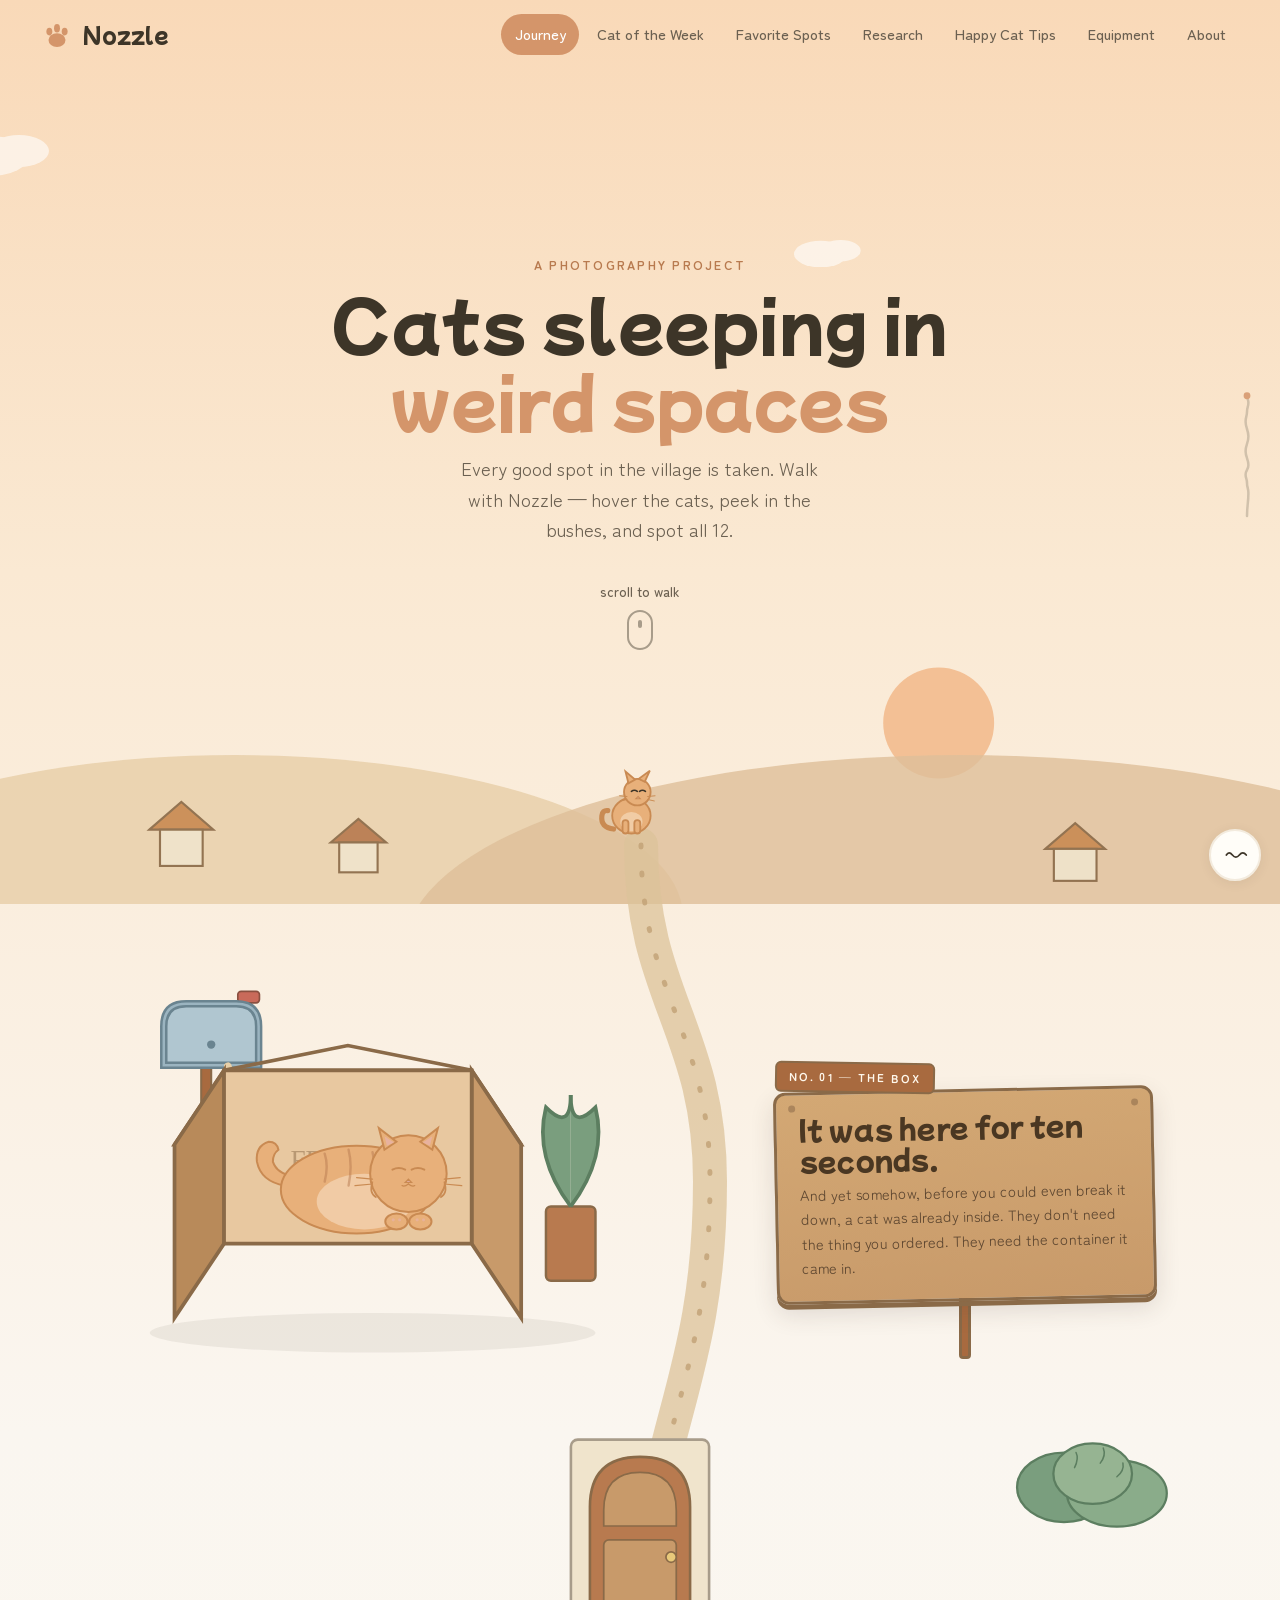
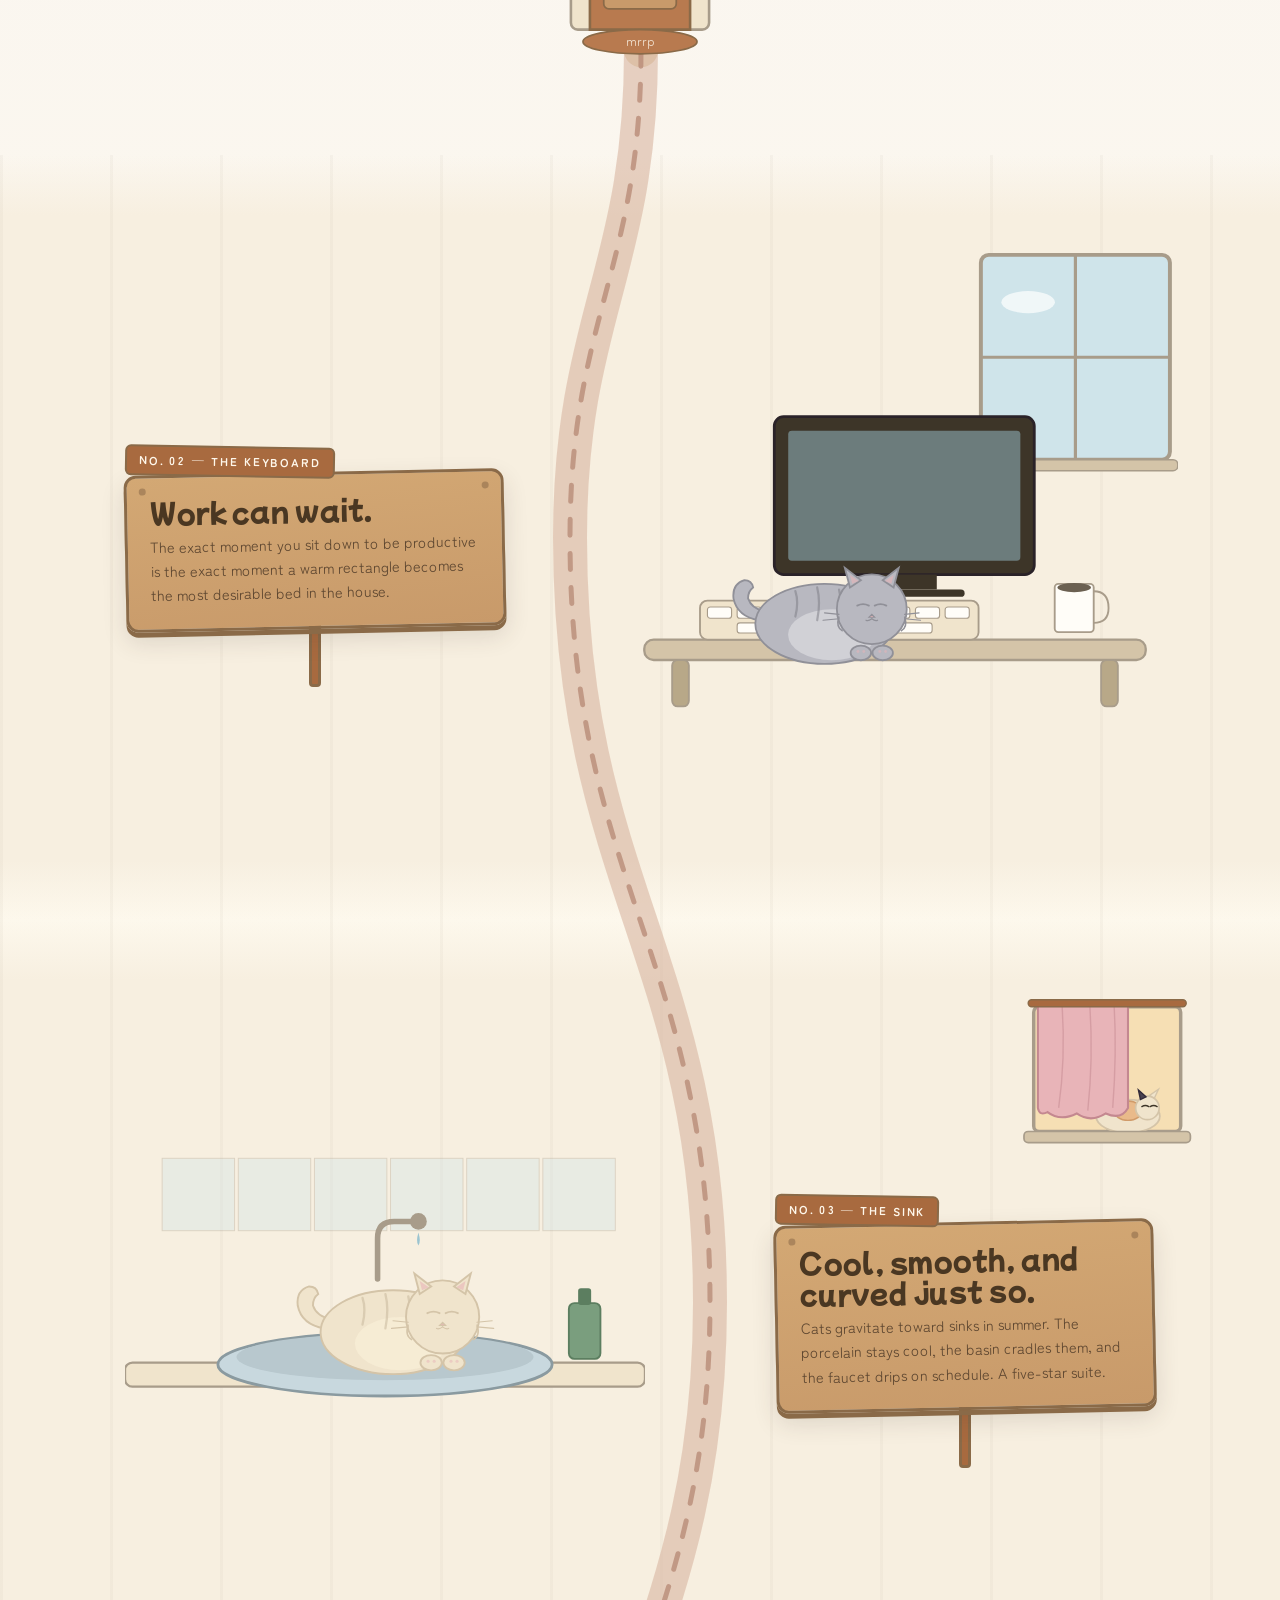
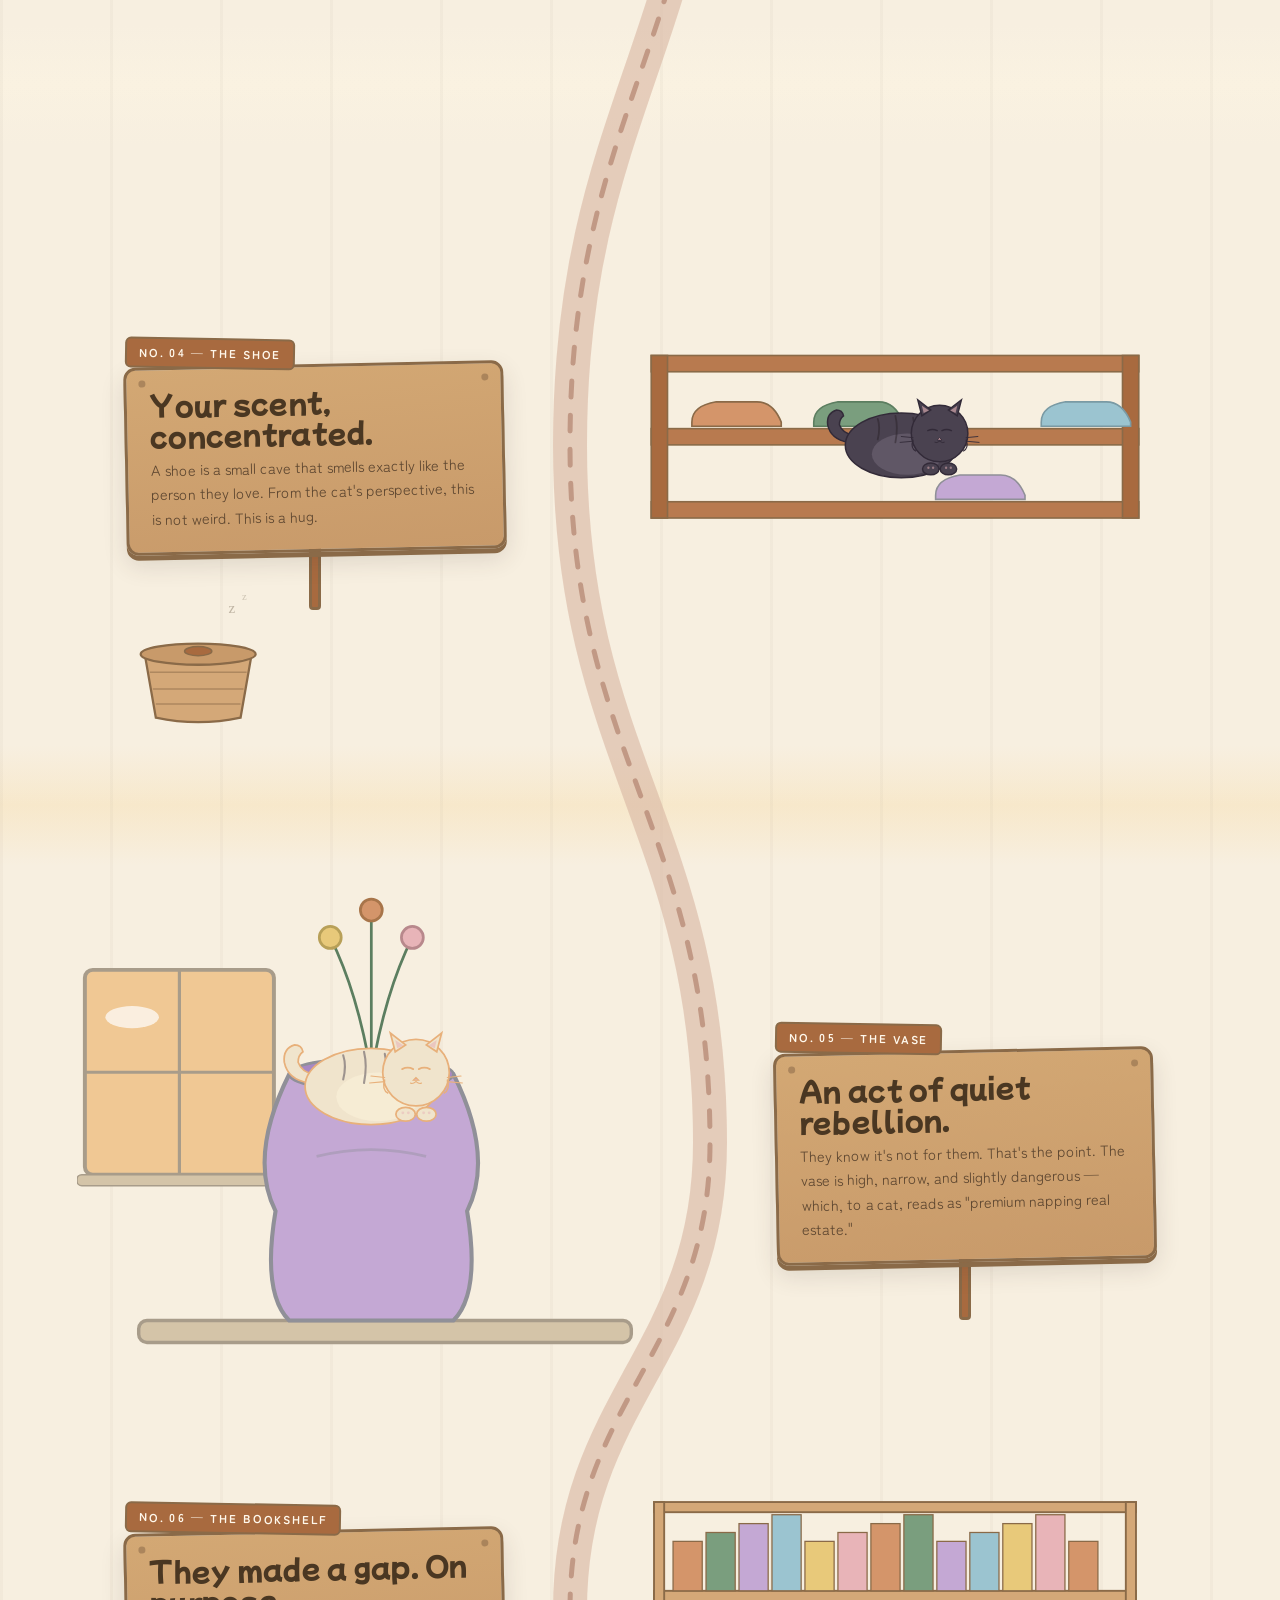
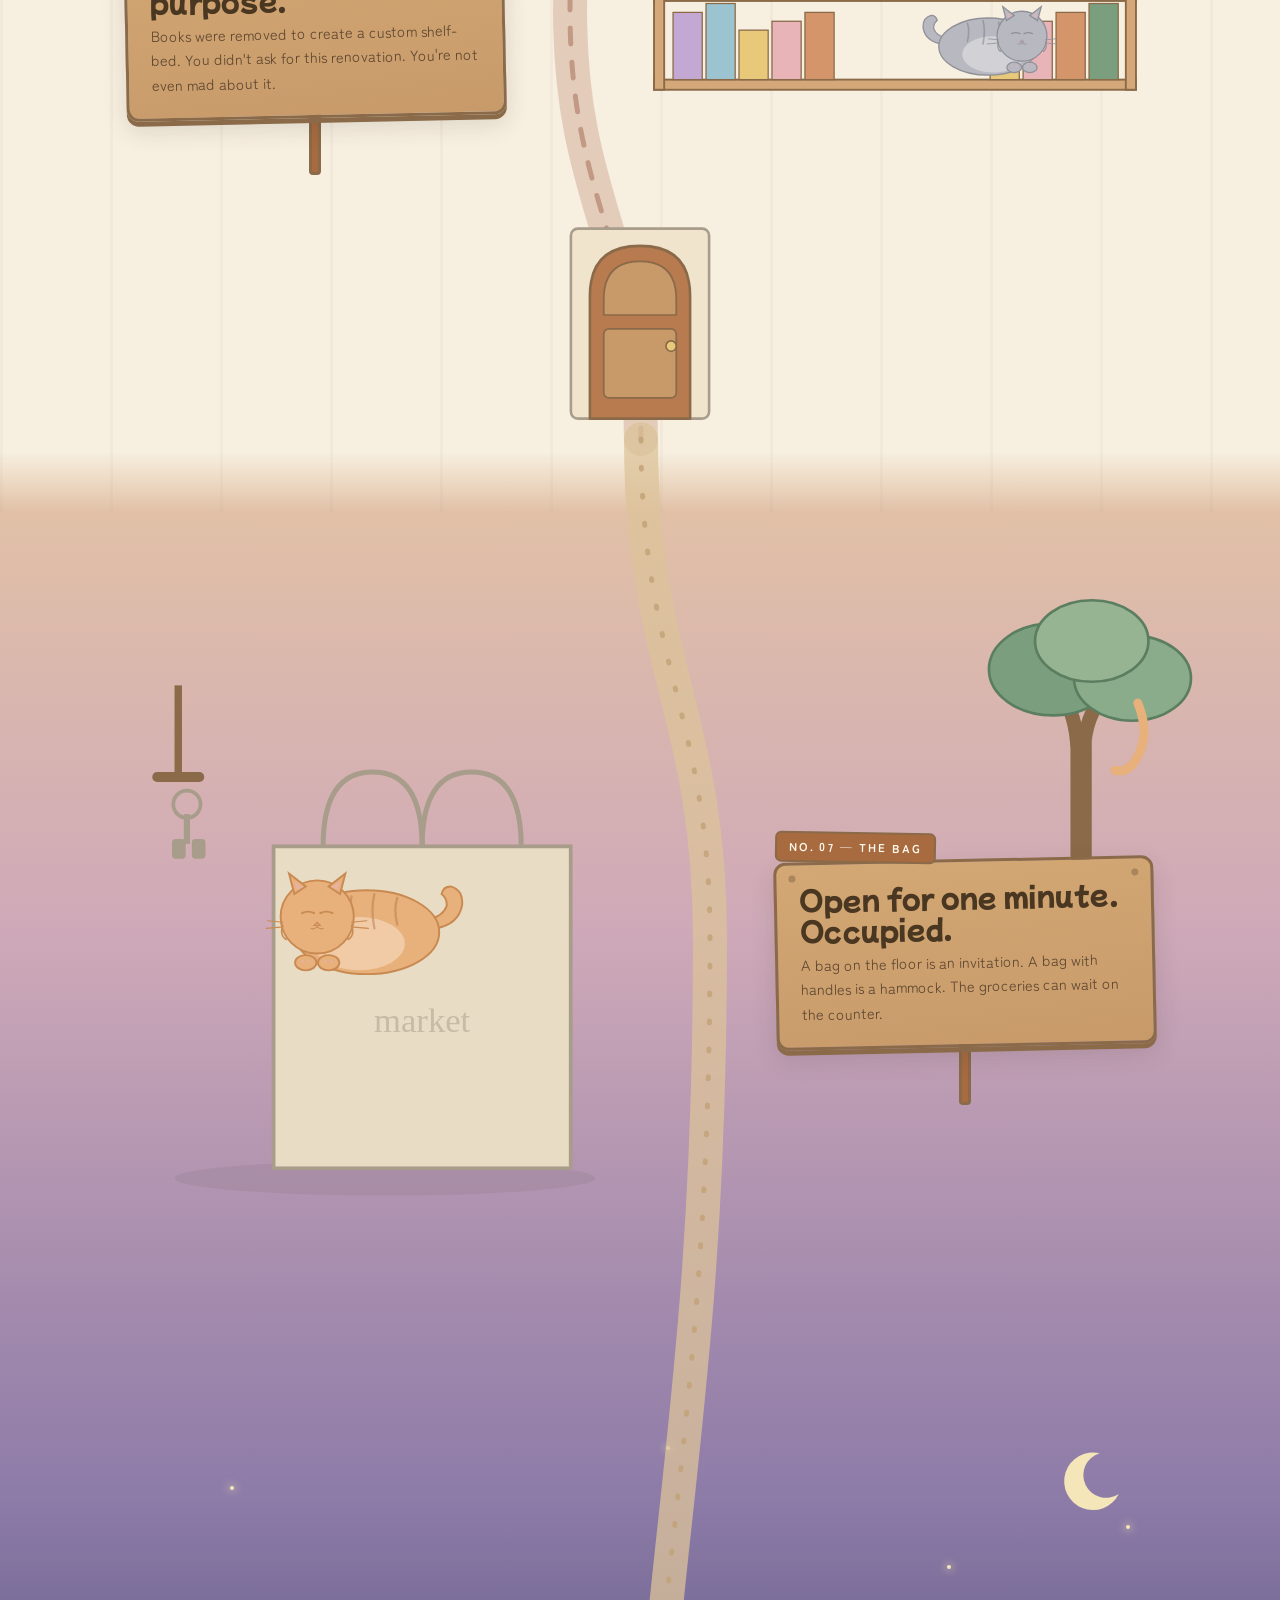
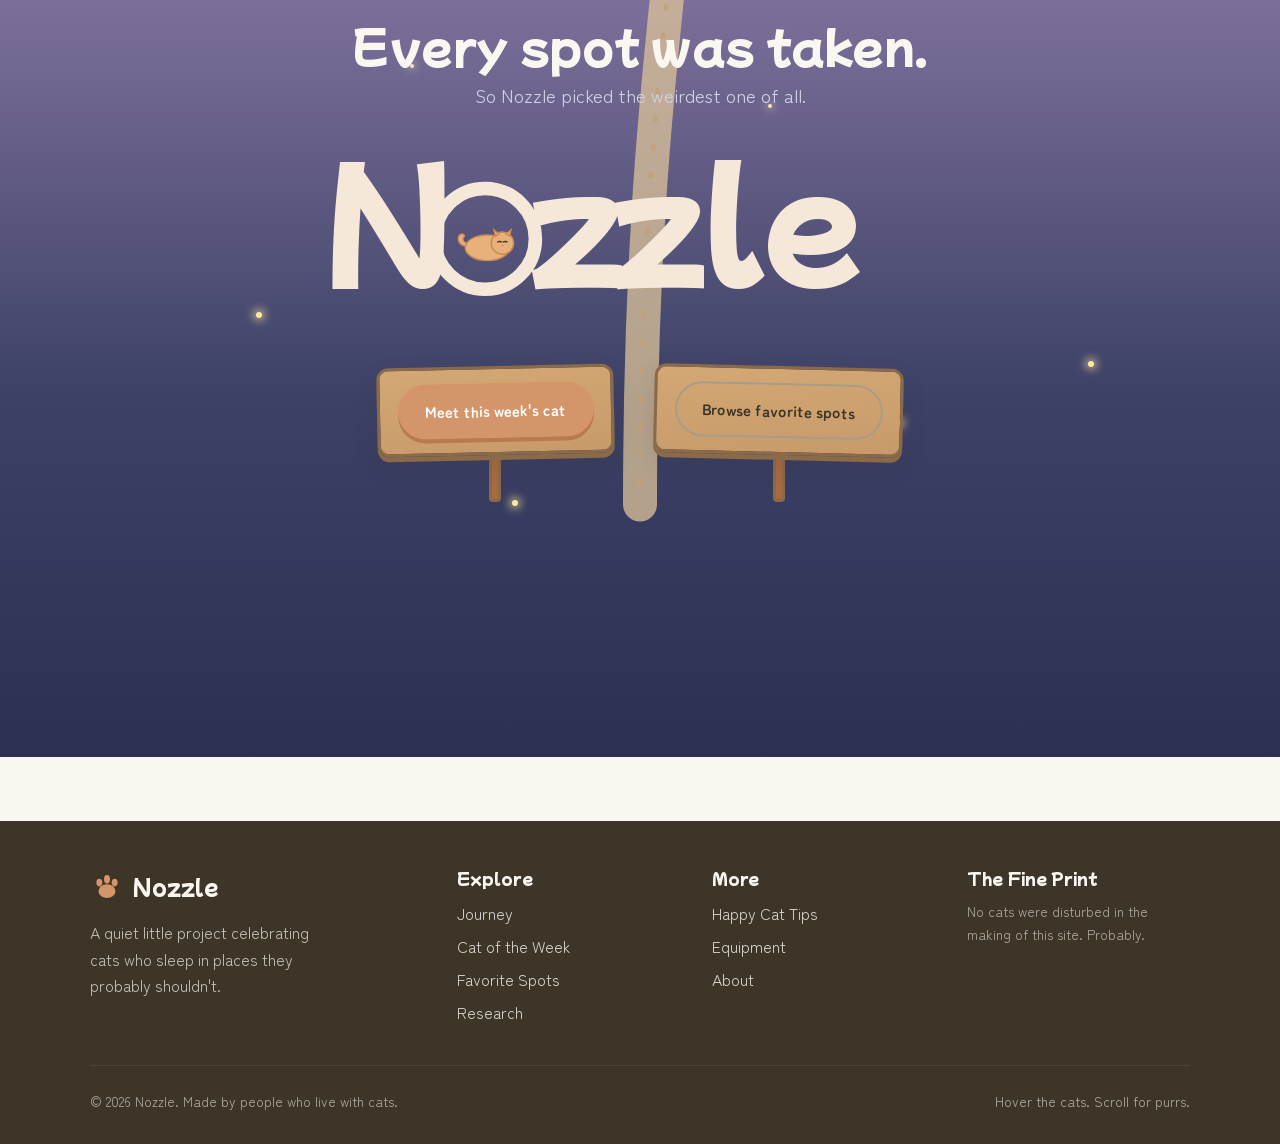
==== commit ccc19755: "feat: five hidden-cat spots with tease and reveal interactions Co-Authored-By: Claude Fable 5 <norep" ====
--- a/index.html
+++ b/index.html
@@ -15,7 +15,7 @@
     <div class="walker" aria-hidden="true"></div>
 
     <!-- 1 · Dawn -->
-    <section class="region region--dawn" data-region="dawn">
+    <section id="region-dawn" class="region region--dawn" data-region="dawn">
       <div class="cloud" data-depth="far" style="top:14%; left:-4%; width:120px"></div>
       <div class="cloud" data-depth="far" style="top:26%; left:62%; width:80px"></div>
       <div class="region__art region__art--hills" data-prop="hills" data-depth="far"></div>
@@ -32,7 +32,7 @@
     </section>
 
     <!-- 2 · Porch (morning) -->
-    <section class="region region--porch" data-region="porch">
+    <section id="region-porch" class="region region--porch" data-region="porch">
       <button class="hidden-spot hidden-spot--mailbox" data-spot="hidden-mailbox" data-bubble="special delivery" aria-label="A mailbox with something poking out"></button>
       <div class="scene scene--box">
         <div class="scene__stage">
@@ -56,7 +56,7 @@
     </section>
 
     <!-- 3 · Study (late morning) -->
-    <section class="region region--study region--indoor" data-region="study">
+    <section id="region-study" class="region region--study region--indoor" data-region="study">
       <div class="region__window" data-prop="window" data-sky="#cfe4ea"></div>
       <div class="scene scene--keys scene--flip">
         <div class="scene__stage">
@@ -75,7 +75,7 @@
     </section>
 
     <!-- 4 · Kitchen (noon) -->
-    <section class="region region--kitchen region--indoor" data-region="kitchen">
+    <section id="region-kitchen" class="region region--kitchen region--indoor" data-region="kitchen">
       <button class="hidden-spot hidden-spot--curtain" data-spot="hidden-curtain" data-bubble="the sun was here" aria-label="A kitchen curtain that just moved"></button>
       <div class="scene scene--sink">
         <div class="scene__stage">
@@ -94,7 +94,7 @@
     </section>
 
     <!-- 5 · Hall (early afternoon) -->
-    <section class="region region--hall region--indoor" data-region="hall">
+    <section id="region-hall" class="region region--hall region--indoor" data-region="hall">
       <div class="scene scene--shoe scene--flip">
         <div class="scene__stage">
           <div class="scene__prop" data-prop="shoe"></div>
@@ -113,7 +113,7 @@
     </section>
 
     <!-- 6 · Living room (afternoon) -->
-    <section class="region region--living region--indoor" data-region="living">
+    <section id="region-living" class="region region--living region--indoor" data-region="living">
       <div class="region__window" data-prop="window" data-sky="#f0c894"></div>
       <div class="scene scene--vase">
         <div class="scene__stage">
@@ -150,7 +150,7 @@
     </section>
 
     <!-- 7 · Garden (golden hour) -->
-    <section class="region region--garden" data-region="garden">
+    <section id="region-garden" class="region region--garden" data-region="garden">
       <button class="hidden-spot hidden-spot--tree" data-spot="hidden-tree" data-bubble="birds owe me rent" aria-label="A tree with a tail hanging from it"></button>
       <div class="scene scene--bag">
         <div class="scene__stage">
@@ -169,7 +169,7 @@
     </section>
 
     <!-- 8 · Night -->
-    <section class="region region--night" data-region="night">
+    <section id="region-night" class="region region--night" data-region="night">
       <div class="night-sky" aria-hidden="true">
         <span class="star" style="top:12%; left:18%"></span>
         <span class="star" style="top:8%;  left:52%"></span>
--- a/css/journey.css
+++ b/css/journey.css
@@ -274,3 +274,139 @@
   .region__window { display: none; }
   .hidden-spot--tree { width: 140px; }
 }
+
+/* ---------- Trail ---------- */
+.trail__bed {
+  fill: none; stroke: #dcc39a; stroke-width: 34;
+  stroke-linecap: round; stroke-linejoin: round; opacity: 0.75;
+}
+.trail__bed--indoor { stroke: #d9b6a2; opacity: 0.6; }
+.trail__dash {
+  fill: none; stroke: #c2a276; stroke-width: 5;
+  stroke-linecap: round; stroke-dasharray: 2 26; opacity: 0.8;
+}
+.trail__dash--indoor { stroke: #b98d78; stroke-dasharray: 16 18; }
+.trail .paw {
+  fill: #a3865e; opacity: 0;
+  transition: opacity 0.5s ease;
+}
+.trail .paw.shown { opacity: 0.55; }
+
+/* ---------- Mini-map ---------- */
+.minimap {
+  position: fixed; right: 1rem; top: 50%;
+  transform: translateY(-50%);
+  z-index: 60; width: 34px; height: 150px;
+  opacity: 0.85;
+}
+.minimap__path { fill: none; stroke: var(--ink-faint); stroke-width: 2.5; stroke-linecap: round; opacity: 0.6; }
+.minimap__marker { fill: var(--terracotta); }
+.minimap__tick {
+  position: absolute; left: 50%;
+  width: 14px; height: 14px; margin-left: -7px; margin-top: -7px;
+  border: 0; border-radius: 50%; background: transparent;
+  cursor: none; padding: 0;
+}
+.minimap__tick:hover { background: rgba(212, 149, 106, 0.25); }
+@media (max-width: 760px) { .minimap { display: none; } }
+
+/* ---------- Walker (Nozzle) ---------- */
+.walker { pointer-events: none; will-change: transform; transition: opacity 0.6s; }
+.walker.is-done { opacity: 0; }
+.walker__sprite { width: 96px; height: auto; overflow: visible; }
+.walker.flip .walker__sprite { transform: scaleX(-1); }
+
+.walker .pose--sit { display: none; }
+.walker.is-sitting .pose--walk { display: none; }
+.walker.is-sitting .pose--sit { display: block; }
+
+.walker-leg { transform-box: fill-box; transform-origin: 50% 0%; }
+.walker.is-walking .walker-leg--a { animation: legSwing 0.42s ease-in-out infinite; }
+.walker.is-walking .walker-leg--b { animation: legSwing 0.42s ease-in-out infinite reverse; }
+@keyframes legSwing {
+  0%, 100% { transform: rotate(24deg); }
+  50% { transform: rotate(-24deg); }
+}
+.walker.is-walking .pose--walk { animation: walkBob 0.42s ease-in-out infinite; }
+@keyframes walkBob { 0%, 100% { transform: translateY(0); } 50% { transform: translateY(-2.5px); } }
+.walker .walker-tail {
+  transform-box: fill-box; transform-origin: 80% 90%;
+  animation: tailWave 2.8s ease-in-out infinite;
+}
+@keyframes tailWave { 0%, 100% { transform: rotate(0deg); } 50% { transform: rotate(9deg); } }
+
+.walker.is-grooming .pose--sit .walker-head {
+  transform-box: fill-box; transform-origin: 50% 80%;
+  animation: groom 5s ease-in-out infinite;
+}
+@keyframes groom {
+  0%, 70%, 100% { transform: rotate(0deg); }
+  76%, 88% { transform: rotate(26deg) translateY(6px); }
+}
+.walker.is-yawning .walker-mouth--yawn { animation: yawn 4s ease-in-out infinite; }
+@keyframes yawn {
+  0%, 55%, 100% { opacity: 0; transform: scaleY(0.2); }
+  65%, 85% { opacity: 1; transform: scaleY(1); }
+}
+
+/* ---------- Hidden spot interactions ---------- */
+.hidden-spot .spot__cat { transition: transform 0.45s cubic-bezier(0.34, 1.56, 0.64, 1), opacity 0.3s; }
+
+/* resting (hidden) positions */
+.hidden-spot--bush    .spot__cat { transform: translateY(58px); opacity: 0; }
+.hidden-spot--tree    .spot__cat { transform: translateY(64px); opacity: 0; }
+.hidden-spot--mailbox .spot__cat { opacity: 0; }
+.hidden-spot--basket  .spot__cat { transform: translateY(34px); opacity: 0; }
+.hidden-spot--curtain .spot__cat { opacity: 1; } /* covered by curtain */
+
+/* teases */
+@keyframes rustle { 0%, 100% { transform: rotate(0); } 25% { transform: rotate(1.6deg); } 75% { transform: rotate(-1.6deg); } }
+.spot__shake { transform-box: fill-box; transform-origin: 50% 90%; }
+.hidden-spot:hover .spot__shake,
+.hidden-spot:focus-visible .spot__shake { animation: rustle 0.35s ease-in-out 2; }
+
+@keyframes sway { 0%, 100% { transform: rotate(0); } 50% { transform: rotate(7deg); } }
+.spot__tease-tail { transform-box: fill-box; transform-origin: 50% 0%; animation: sway 3.4s ease-in-out infinite; }
+.hidden-spot:hover .spot__tease-tail,
+.hidden-spot:focus-visible .spot__tease-tail { animation-duration: 1.1s; }
+
+.spot__flag { transform-box: fill-box; transform-origin: 50% 100%; }
+.hidden-spot:hover .spot__flag,
+.hidden-spot:focus-visible .spot__flag { animation: sway 0.8s ease-in-out infinite; }
+
+.spot__curtain { transition: transform 0.5s ease; transform-box: fill-box; transform-origin: 0% 0%; }
+.hidden-spot:hover .spot__curtain,
+.hidden-spot:focus-visible .spot__curtain { transform: translateX(-7px); }
+
+.spot__lid { transition: transform 0.4s ease; transform-box: fill-box; transform-origin: 0% 50%; }
+.hidden-spot:hover .spot__lid,
+.hidden-spot:focus-visible .spot__lid { transform: rotate(-6deg); }
+
+/* found (reveals) */
+.hidden-spot.found .spot__cat { transform: translateY(0); opacity: 1; }
+.hidden-spot--bush.found   .spot__cat { transform: translateY(-38px); }
+.hidden-spot--tree.found   .spot__cat { transform: translateY(-26px); }
+.hidden-spot--basket.found .spot__cat { transform: translateY(-20px); }
+.hidden-spot--mailbox.found .spot__door { transform: rotate(-78deg); transition: transform 0.5s cubic-bezier(0.34, 1.56, 0.64, 1); }
+.spot__door { transform-box: fill-box; transform-origin: 50% 100%; }
+.hidden-spot--mailbox.found .spot__tease-tail { opacity: 0; transition: opacity 0.3s; }
+.hidden-spot--curtain.found .spot__curtain { transform: translateX(-62%) scaleX(0.4); }
+.hidden-spot--basket.found .spot__lid { transform: rotate(-40deg) translateY(-6px); }
+.hidden-spot--basket.found .spot__zzz { opacity: 0; }
+.hidden-spot.found .spot__shake,
+.hidden-spot.found .spot__tease-tail { animation: none; }
+
+/* found badge */
+.hidden-spot::after {
+  content: '✓';
+  position: absolute; top: -6px; right: -6px;
+  width: 26px; height: 26px; border-radius: 50%;
+  background: var(--sage); color: #fff;
+  font-weight: 700; font-size: 0.9rem; line-height: 26px;
+  transform: scale(0); transition: transform 0.3s cubic-bezier(0.34, 1.56, 0.64, 1);
+}
+.hidden-spot.found::after { transform: scale(1); }
+
+/* bubbles on spots */
+.hidden-spot .bubble { top: -14px; left: 50%; transform: translate(-50%, 6px) scale(0.9); }
+.hidden-spot .bubble.show { transform: translate(-50%, 0) scale(1); }
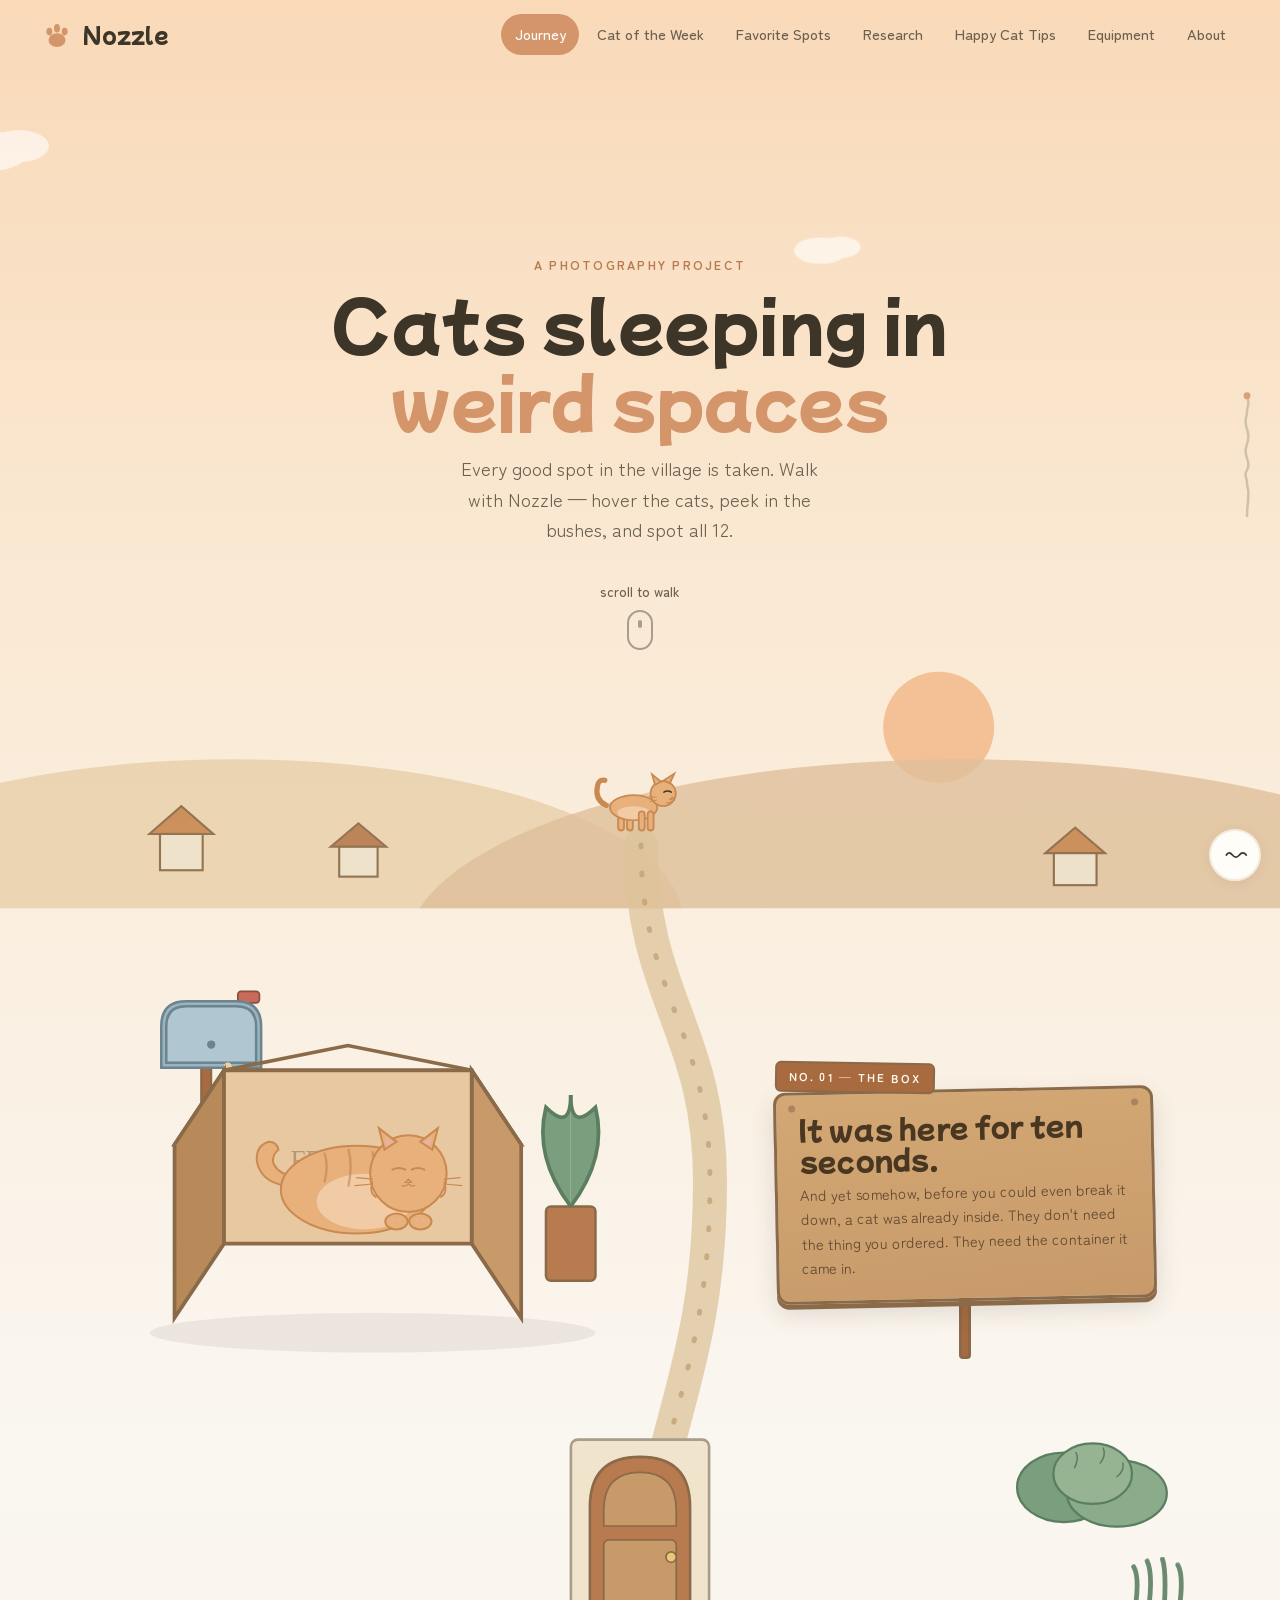
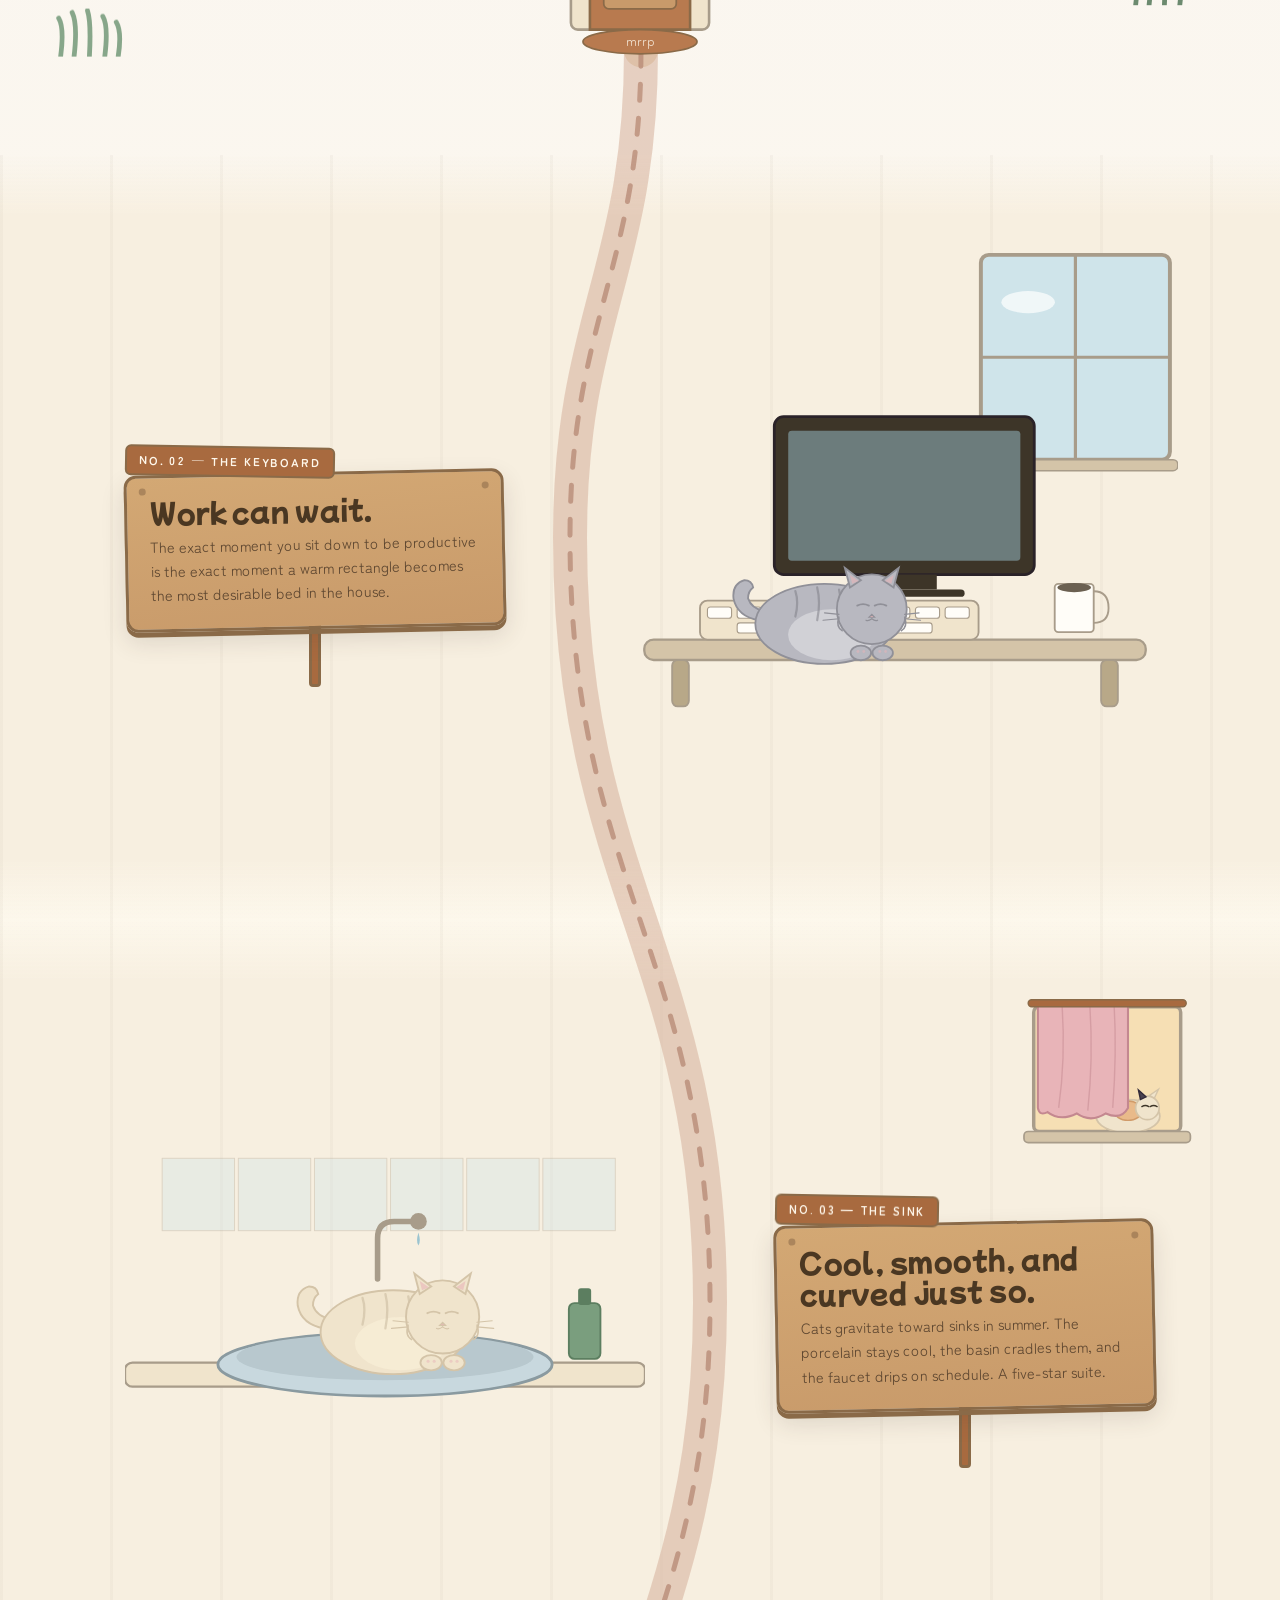
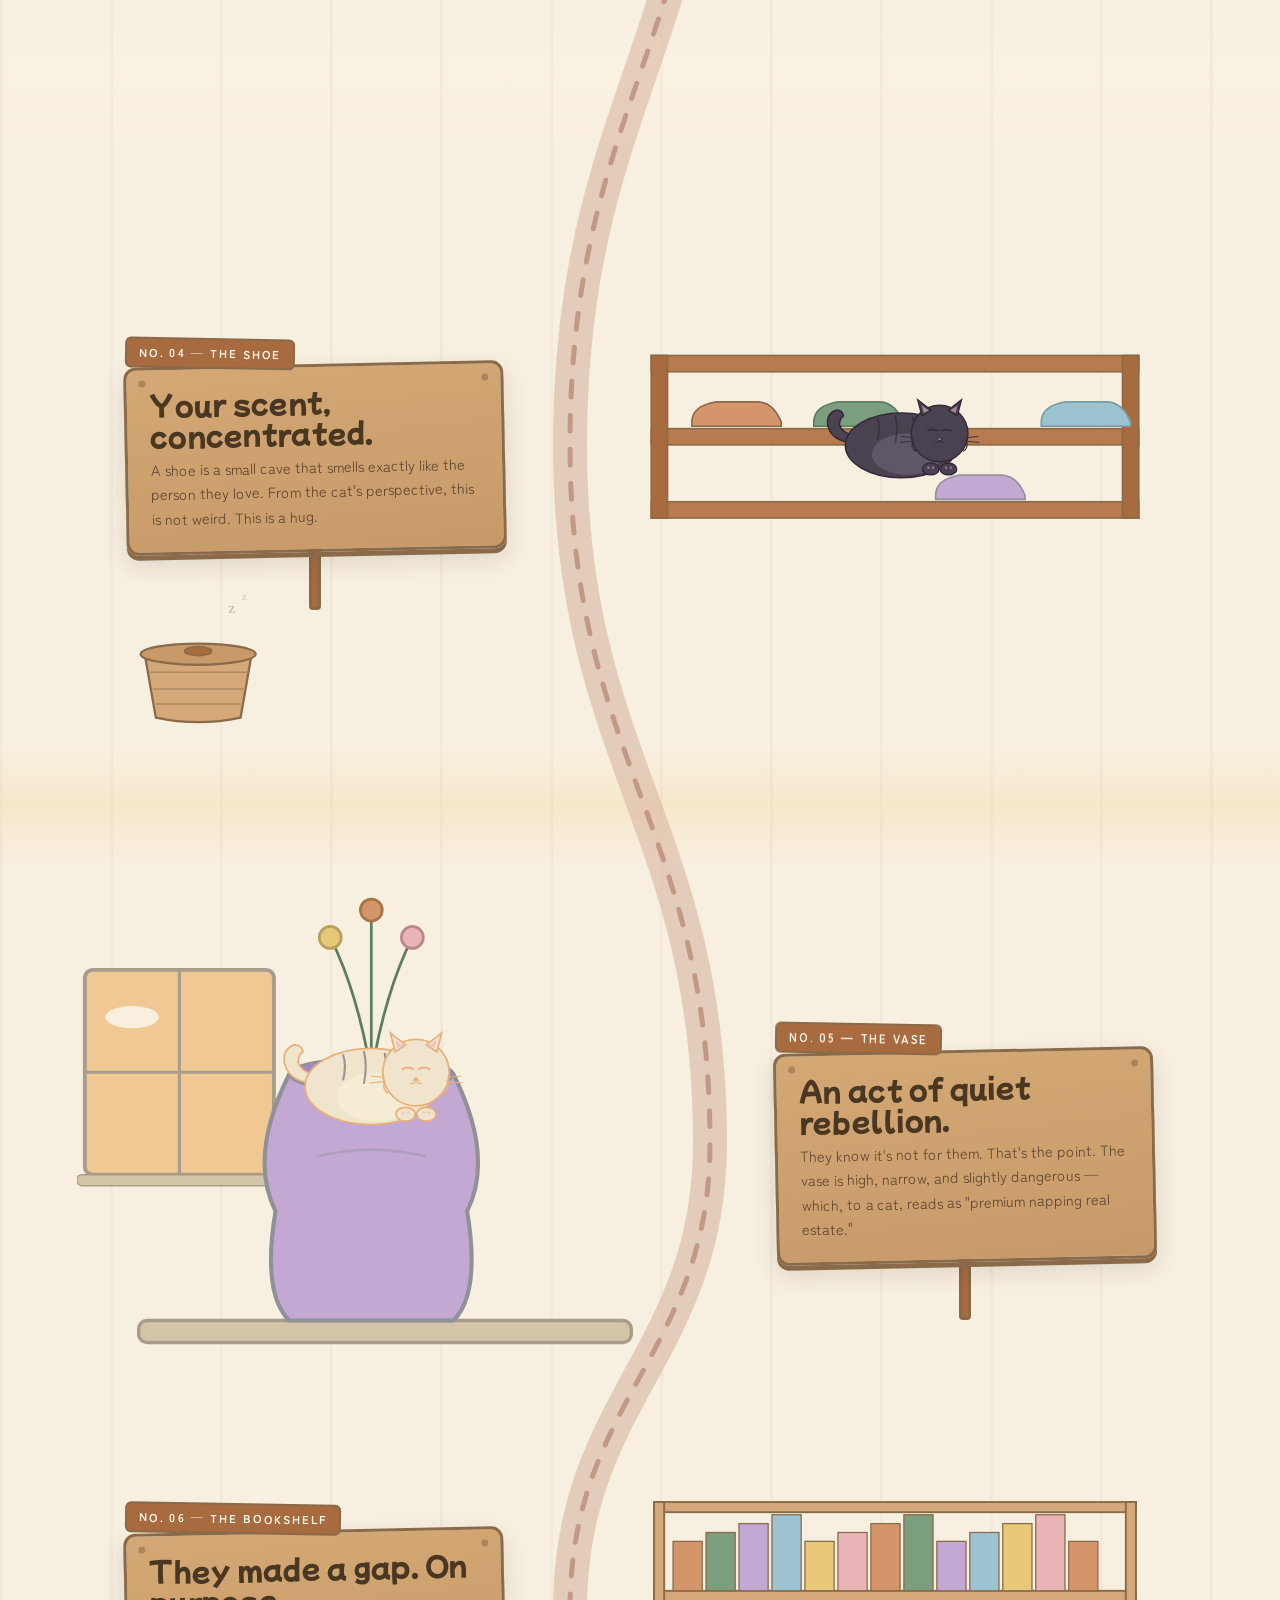
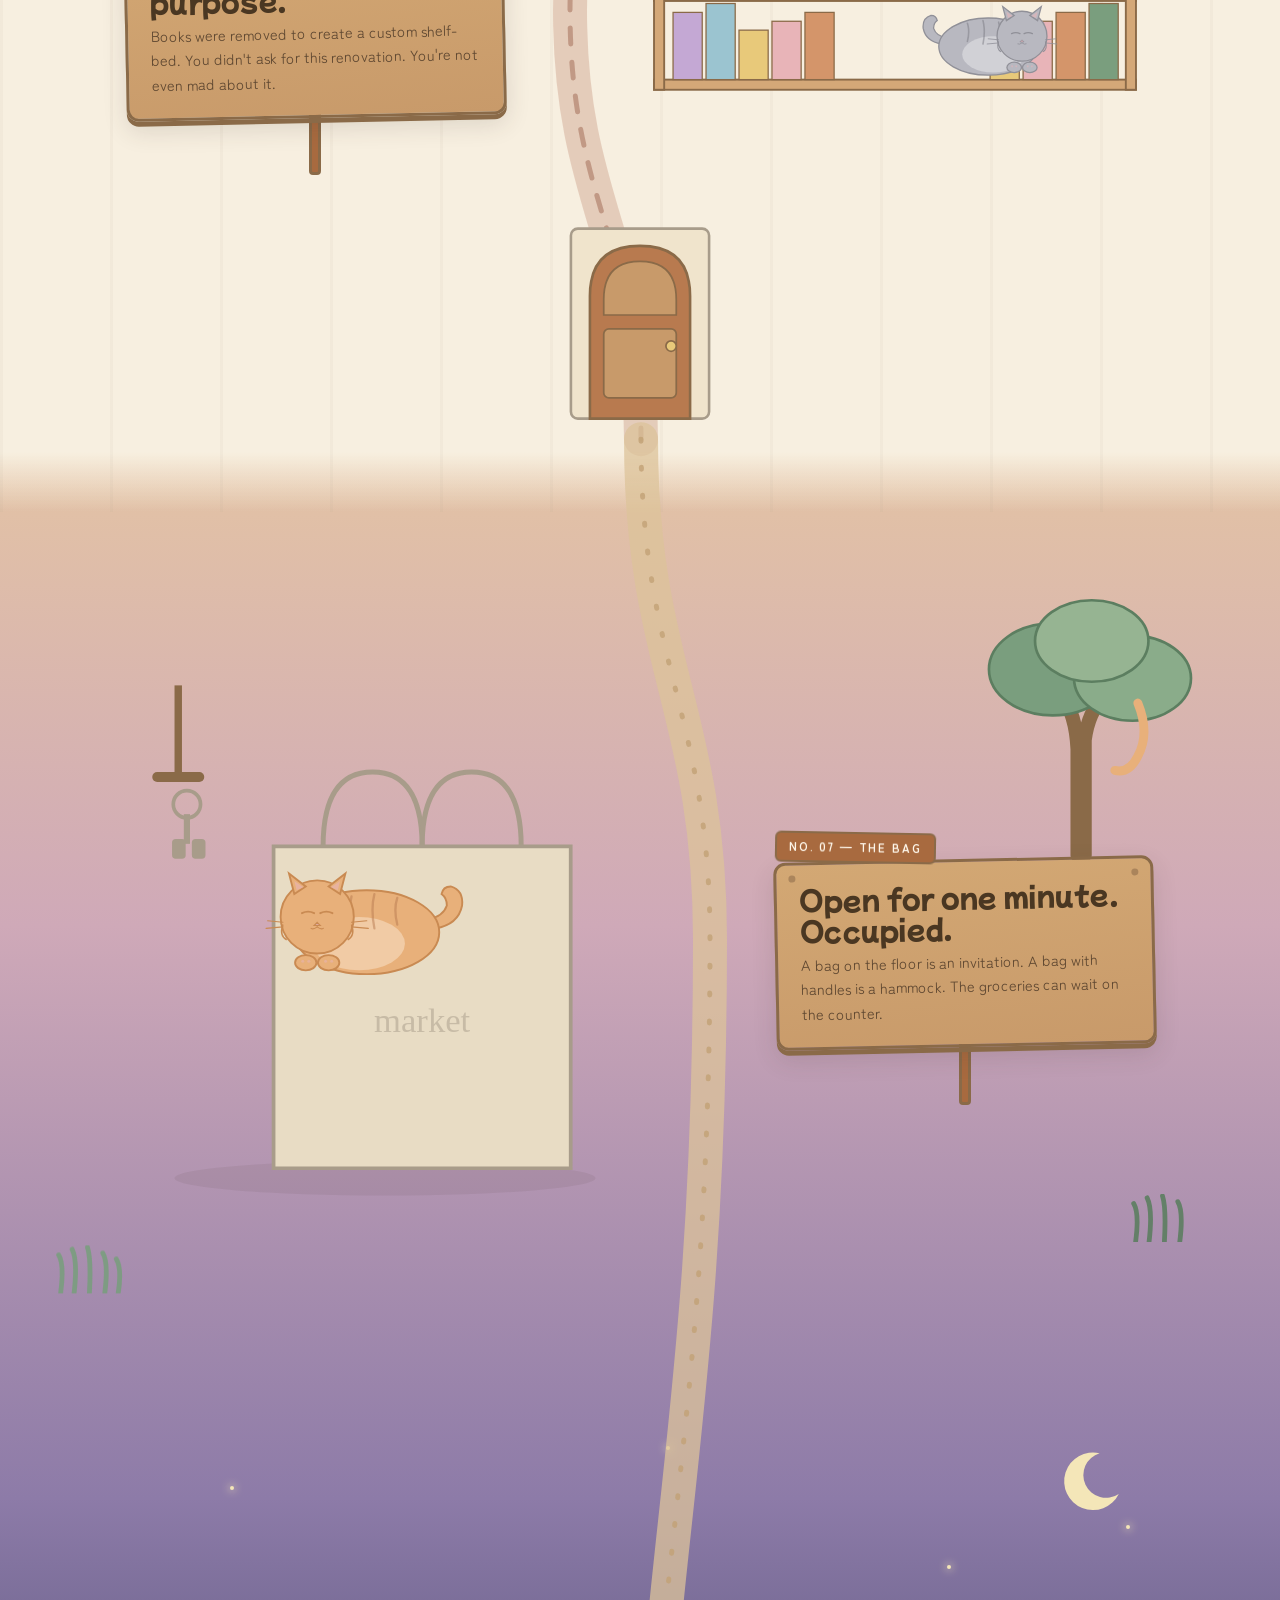
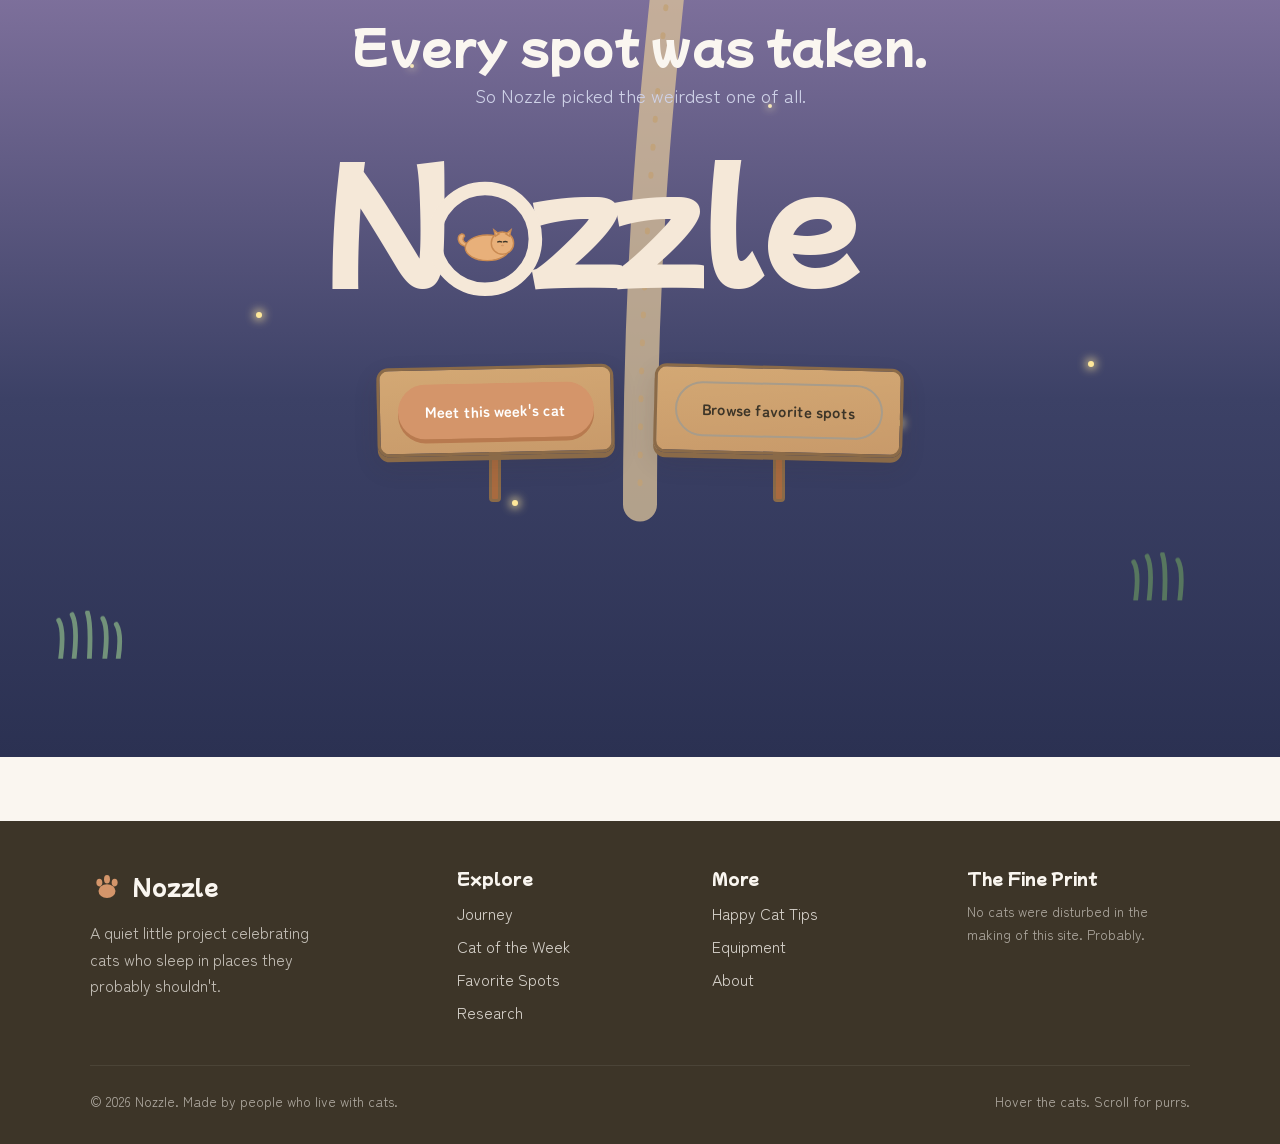
==== commit 783595c2: "feat: three-band parallax and offscreen animation pausing Co-Authored-By: Claude Fable 5 <noreply@an" ====
--- a/index.html
+++ b/index.html
@@ -53,6 +53,8 @@
         <div class="doorway__art" data-prop="door" data-door="front"></div>
         <span class="trail-anchor" data-trail-anchor data-trail-door aria-hidden="true"></span>
       </div>
+          <svg class="tuft" data-depth="near" style="left:4%; bottom:10%" viewBox="0 0 80 50" aria-hidden="true"><path d="M10 50 Q14 20 8 10 M24 50 Q28 16 22 4 M40 50 Q42 14 38 2 M56 50 Q60 18 54 8 M70 50 Q74 24 68 14" stroke="#7a9e7e" stroke-width="5" fill="none" stroke-linecap="round"/></svg>
+      <svg class="tuft" data-depth="near" style="right:6%; bottom:16%" viewBox="0 0 80 50" aria-hidden="true"><path d="M10 50 Q14 20 8 10 M24 50 Q28 16 22 4 M40 50 Q42 14 38 2 M56 50 Q60 18 54 8" stroke="#5c7e60" stroke-width="5" fill="none" stroke-linecap="round"/></svg>
     </section>
 
     <!-- 3 · Study (late morning) -->
@@ -166,6 +168,8 @@
           </div>
         </div>
       </div>
+          <svg class="tuft" data-depth="near" style="left:4%; bottom:10%" viewBox="0 0 80 50" aria-hidden="true"><path d="M10 50 Q14 20 8 10 M24 50 Q28 16 22 4 M40 50 Q42 14 38 2 M56 50 Q60 18 54 8 M70 50 Q74 24 68 14" stroke="#7a9e7e" stroke-width="5" fill="none" stroke-linecap="round"/></svg>
+      <svg class="tuft" data-depth="near" style="right:6%; bottom:16%" viewBox="0 0 80 50" aria-hidden="true"><path d="M10 50 Q14 20 8 10 M24 50 Q28 16 22 4 M40 50 Q42 14 38 2 M56 50 Q60 18 54 8" stroke="#5c7e60" stroke-width="5" fill="none" stroke-linecap="round"/></svg>
     </section>
 
     <!-- 8 · Night -->
@@ -198,6 +202,8 @@
         </div>
       </div>
       <span class="trail-anchor" data-trail-anchor aria-hidden="true"></span>
+          <svg class="tuft" data-depth="near" style="left:4%; bottom:10%" viewBox="0 0 80 50" aria-hidden="true"><path d="M10 50 Q14 20 8 10 M24 50 Q28 16 22 4 M40 50 Q42 14 38 2 M56 50 Q60 18 54 8 M70 50 Q74 24 68 14" stroke="#7a9e7e" stroke-width="5" fill="none" stroke-linecap="round"/></svg>
+      <svg class="tuft" data-depth="near" style="right:6%; bottom:16%" viewBox="0 0 80 50" aria-hidden="true"><path d="M10 50 Q14 20 8 10 M24 50 Q28 16 22 4 M40 50 Q42 14 38 2 M56 50 Q60 18 54 8" stroke="#5c7e60" stroke-width="5" fill="none" stroke-linecap="round"/></svg>
     </section>
   </main>
 
--- a/css/journey.css
+++ b/css/journey.css
@@ -410,3 +410,55 @@
 /* bubbles on spots */
 .hidden-spot .bubble { top: -14px; left: 50%; transform: translate(-50%, 6px) scale(0.9); }
 .hidden-spot .bubble.show { transform: translate(-50%, 0) scale(1); }
+
+/* ---------- HUD plaque ---------- */
+.hud-plaque {
+  position: fixed; left: 1.2rem; bottom: 1.2rem; z-index: 100;
+  display: flex; align-items: center; gap: 0.5rem;
+  background: linear-gradient(175deg, #d3a874, var(--wood));
+  border: 3px solid var(--wood-dark);
+  border-radius: 10px;
+  box-shadow: 0 4px 0 var(--wood-dark), 0 8px 20px var(--shadow-md);
+  padding: 0.5rem 0.9rem;
+  font-weight: 700; font-size: 0.9rem; color: #4a3722;
+  opacity: 0; transform: translateY(14px);
+  transition: opacity 0.4s ease, transform 0.4s ease;
+  pointer-events: none;
+}
+.hud-plaque.show { opacity: 1; transform: none; pointer-events: auto; }
+.hud-plaque a { color: #7a4a22; text-decoration: underline; }
+.hud-plaque.stamp .hud-plaque__paw { display: inline-block; animation: stamp 0.45s cubic-bezier(0.34, 1.56, 0.64, 1); }
+@keyframes stamp { 0% { transform: scale(2.2) rotate(-18deg); } 100% { transform: scale(1) rotate(0); } }
+
+/* ---------- Confetti ---------- */
+.confetti { position: fixed; inset: 0; z-index: 200; pointer-events: none; overflow: hidden; }
+.confetti__paw {
+  position: absolute; top: -40px;
+  animation: pawFall linear forwards;
+}
+.confetti__paw svg { width: 1.6em; height: 1.6em; }
+@keyframes pawFall {
+  to { transform: translateY(110vh) rotate(320deg); opacity: 0.6; }
+}
+
+/* spotted marker on scene cats */
+.scene__cat.spotted::after {
+  content: '✓';
+  position: absolute; top: 0; right: 4%;
+  width: 26px; height: 26px; border-radius: 50%;
+  background: var(--sage); color: #fff;
+  font-weight: 700; font-size: 0.9rem; line-height: 26px; text-align: center;
+}
+
+/* ---------- Foreground tufts / parallax ---------- */
+.tuft { position: absolute; width: clamp(50px, 6vw, 90px); z-index: 5; opacity: 0.9; will-change: transform; }
+
+/* ambient animations only run in active regions */
+.region:not(.active) .star,
+.region:not(.active) .firefly,
+.region:not(.active) .spot__tease-tail,
+.region:not(.active) .cat-body { animation-play-state: paused; }
+
+/* clouds drift while their region is active */
+.region.active .cloud { animation: drift 70s linear infinite; }
+@keyframes drift { from { margin-left: -6vw; } to { margin-left: 12vw; } }
